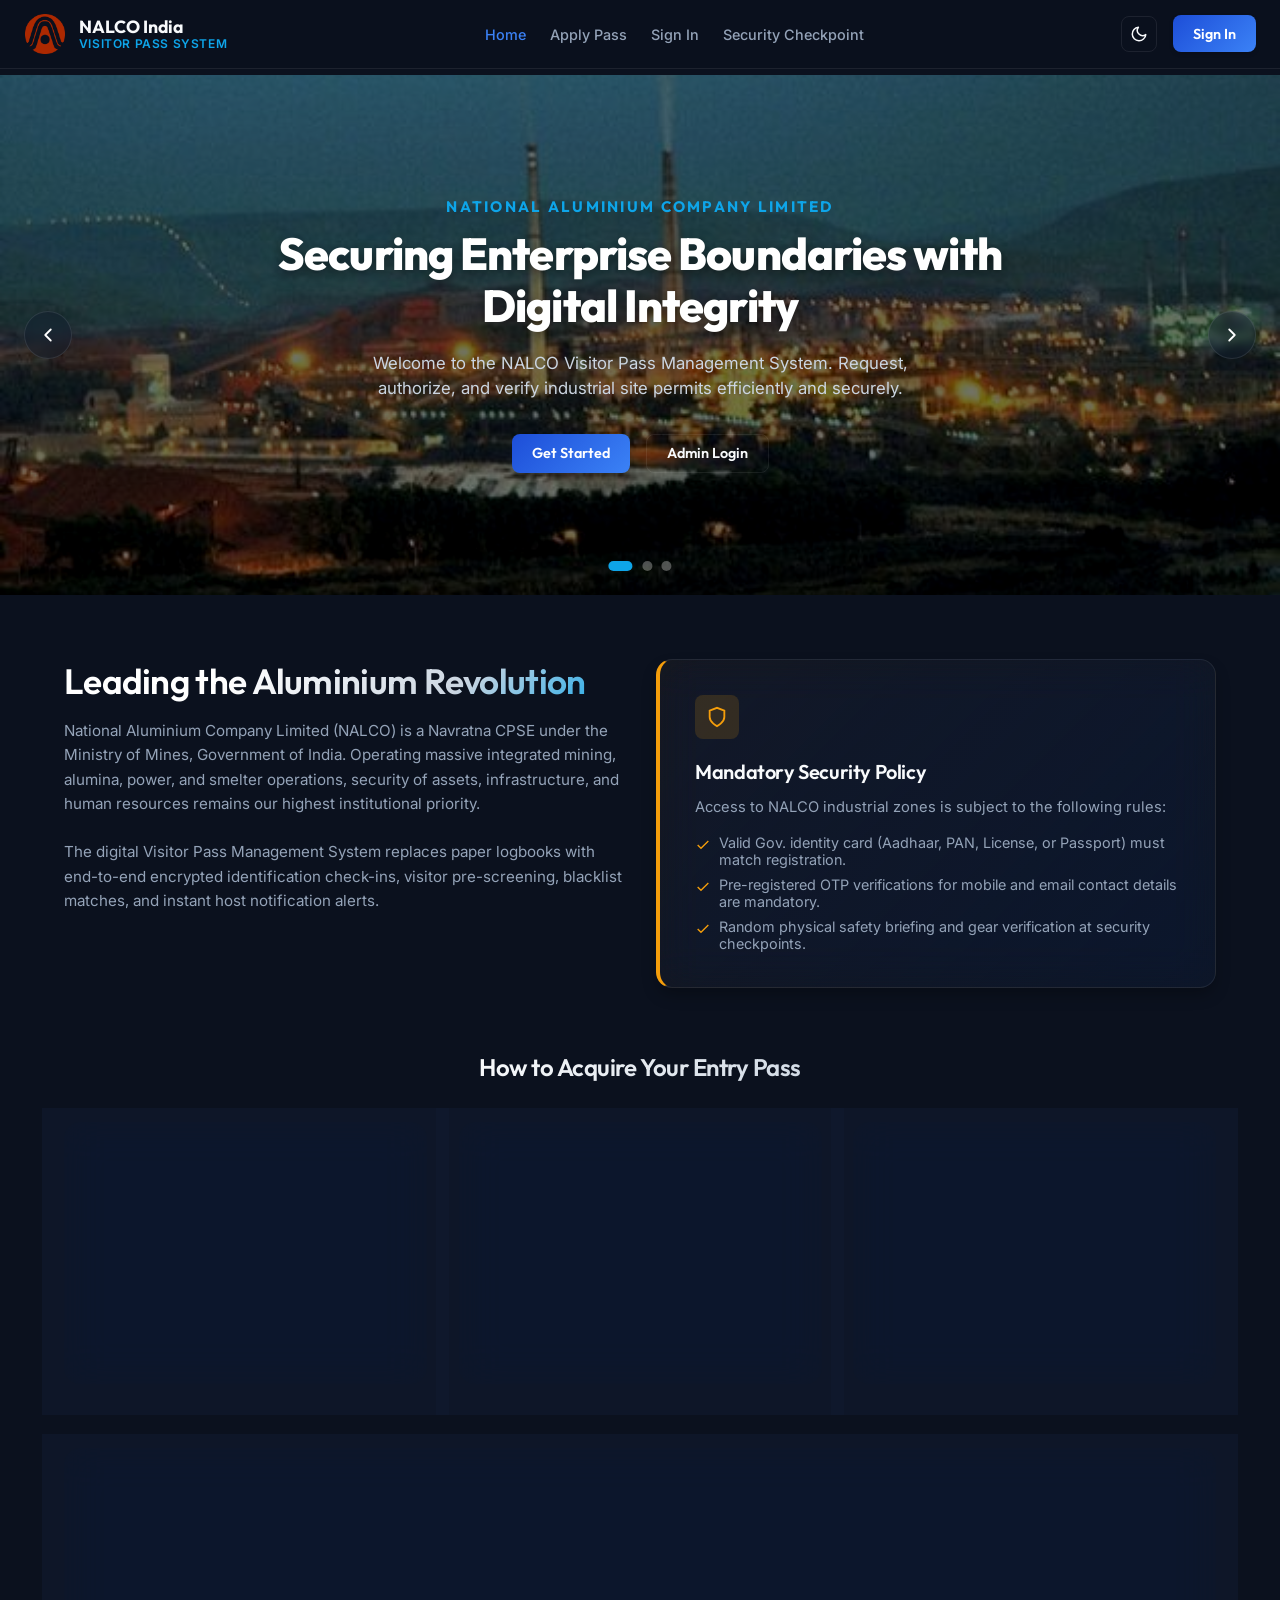
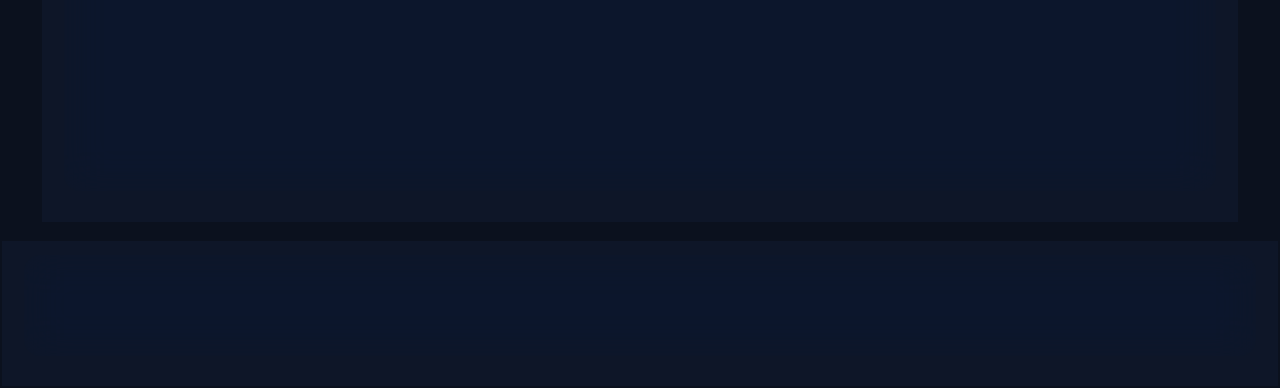
==== index.html @ 4c7888bd "Add files via upload" ====
<!DOCTYPE html>
<html lang="en" data-theme="dark">
<head>
  <meta charset="utf-8">
  <meta name="viewport" content="width=device-width, initial-scale=1.0">
  <meta name="description" content="Secure Visitor Pass Management System for National Aluminium Company Limited (NALCO)">
  <title>NALCO | Visitor Pass Portal</title>
  
  <!-- Font Stylesheets -->
  <link rel="preconnect" href="https://fonts.googleapis.com">
  <link rel="preconnect" href="https://fonts.gstatic.com" crossorigin>
  
  <!-- Core Design System -->
  <link rel="stylesheet" href="css/style.css">
</head>
<body>

  <!-- Ambient Glow Nodes (Visual decoration) -->
  <div class="bg-glow-container" aria-hidden="true">
    <div class="bg-glow bg-glow-1"></div>
    <div class="bg-glow bg-glow-2"></div>
  </div>

  <!-- Toast Message Overlay -->
  <div id="toast-container" class="toast-container" aria-live="polite"></div>

  <!-- Sticky Main Navigation Bar -->
  <header class="main-header">
    <nav class="nav-container" aria-label="Main Navigation">
      <a href="#" class="brand" id="nav-brand-link">
        <div class="brand-logo">
          <img src="images/logo.png" alt="NALCO Logo" style="height: 40px; width: 40px; border-radius: 4px;">
        </div>
        <div class="brand-text">
          <span class="brand-name">NALCO India</span>
          <span class="brand-tagline">Visitor Pass System</span>
        </div>
      </a>

      <!-- Public Navigation Links -->
      <ul class="nav-links" id="main-nav-links">
        <li><a href="#" class="nav-link active" data-view="home">Home</a></li>
        <li><a href="#" class="nav-link" data-view="register" id="nav-link-register">Apply Pass</a></li>
        <li><a href="#" class="nav-link" data-view="login" id="nav-link-login">Sign In</a></li>
        <li><a href="#" class="nav-link" data-view="guard" id="nav-link-guard">Security Checkpoint</a></li>
      </ul>

      <!-- Theme and Auth Controls -->
      <div class="nav-actions">
        <!-- Light / Dark Mode Toggle -->
        <button class="btn-theme" id="theme-toggle-btn" aria-label="Toggle light/dark theme">
          <svg class="sun-icon hidden" viewBox="0 0 24 24" fill="none" stroke="currentColor" stroke-width="2" stroke-linecap="round" stroke-linejoin="round">
            <circle cx="12" cy="12" r="5"/><line x1="12" y1="1" x2="12" y2="3"/><line x1="12" y1="21" x2="12" y2="23"/><line x1="4.22" y1="4.22" x2="5.64" y2="5.64"/><line x1="18.36" y1="18.36" x2="19.78" y2="19.78"/><line x1="1" y1="12" x2="3" y2="12"/><line x1="21" y1="12" x2="23" y2="12"/><line x1="4.22" y1="19.78" x2="5.64" y2="18.36"/><line x1="18.36" y1="5.64" x2="19.78" y2="4.22"/>
          </svg>
          <svg class="moon-icon" viewBox="0 0 24 24" fill="none" stroke="currentColor" stroke-width="2" stroke-linecap="round" stroke-linejoin="round">
            <path d="M21 12.79A9 9 0 1 1 11.21 3 7 7 0 0 0 21 12.79z"/>
          </svg>
        </button>

        <div id="auth-buttons-container">
          <a href="#" class="btn-primary" data-view="login">Sign In</a>
        </div>
      </div>
    </nav>
  </header>

  <main>
    <!-- ==========================================================================
         VIEW 1: LANDING PAGE (HOME)
         ========================================================================== -->
    <section class="app-view" id="view-home">
      <!-- Full-Width Photo Carousel Banner -->
      <div class="hero-carousel">
        <div class="carousel-track" id="hero-carousel-track">
          <!-- Slide 1: Corporate Office -->
          <div class="carousel-slide active">
            <img class="carousel-img" src="images/slide1.jpg" alt="NALCO Smelter Plant Facility at Night">
            <div class="carousel-overlay">
              <div class="carousel-overlay-content">
                <p class="hero-subtitle">National Aluminium Company Limited</p>
                <h1 class="hero-title">Securing Enterprise Boundaries with Digital Integrity</h1>
                <p class="hero-description">Welcome to the NALCO Visitor Pass Management System. Request, authorize, and verify industrial site permits efficiently and securely.</p>
                <div class="hero-actions">
                  <button class="btn-primary btn-get-started" data-view="register">Get Started</button>
                  <button class="btn-secondary" data-view="login">Admin Login</button>
                </div>
              </div>
            </div>
          </div>
          <!-- Slide 2: Smelter Plant -->
          <div class="carousel-slide">
            <img class="carousel-img" src="images/slide2.jpg" alt="NALCO Mining Heavy Stacker Reclaimer Crane">
            <div class="carousel-overlay">
              <div class="carousel-overlay-content">
                <p class="hero-subtitle">Industrial Excellence</p>
                <h1 class="hero-title">High-Security Smelter Operations Clearance</h1>
                <p class="hero-description">Access to smelter areas requires mandatory security induction, verified government identification records, and host approval.</p>
                <div class="hero-actions">
                  <button class="btn-primary" data-view="register">Apply for Access</button>
                </div>
              </div>
            </div>
          </div>
          <!-- Slide 3: Control Room -->
          <div class="carousel-slide">
            <img class="carousel-img" src="images/slide3.jpg" alt="NALCO Alumina Refinery Plant Main Gate Entrance">
            <div class="carousel-overlay">
              <div class="carousel-overlay-content">
                <p class="hero-subtitle">Operational Safety</p>
                <h1 class="hero-title">Real-Time Verification & Traceability</h1>
                <p class="hero-description">Every visit record is linked to a cryptographic QR code, enabling security officers to track entry and exit logs instantly.</p>
                <div class="hero-actions">
                  <button class="btn-primary" data-view="register">Register Visit</button>
                </div>
              </div>
            </div>
          </div>
        </div>

        <!-- Carousel Navigation Controls -->
        <button class="carousel-control carousel-control-prev" id="carousel-prev-btn" aria-label="Previous slide">
          <svg viewBox="0 0 24 24" fill="none" stroke="currentColor" stroke-width="2" stroke-linecap="round" stroke-linejoin="round"><polyline points="15 18 9 12 15 6"/></svg>
        </button>
        <button class="carousel-control carousel-control-next" id="carousel-next-btn" aria-label="Next slide">
          <svg viewBox="0 0 24 24" fill="none" stroke="currentColor" stroke-width="2" stroke-linecap="round" stroke-linejoin="round"><polyline points="9 18 15 12 9 6"/></svg>
        </button>

        <!-- Carousel Indicator Dots -->
        <div class="carousel-indicators" id="carousel-dots-container">
          <button class="carousel-indicator active" data-slide="0" aria-label="Go to slide 1"></button>
          <button class="carousel-indicator" data-slide="1" aria-label="Go to slide 2"></button>
          <button class="carousel-indicator" data-slide="2" aria-label="Go to slide 3"></button>
        </div>
      </div>

      <!-- Information & Grid Content -->
      <div class="landing-content">
        <!-- About NALCO and Portal Goals -->
        <div class="section-grid section-grid-2">
          <div>
            <h2 class="gradient-text" style="font-size: 2.2rem; margin-bottom: 1rem;">Leading the Aluminium Revolution</h2>
            <p style="color: var(--color-text-secondary); line-height: 1.6; margin-bottom: 1.5rem; font-size: 0.95rem;">
              National Aluminium Company Limited (NALCO) is a Navratna CPSE under the Ministry of Mines, Government of India. Operating massive integrated mining, alumina, power, and smelter operations, security of assets, infrastructure, and human resources remains our highest institutional priority.
            </p>
            <p style="color: var(--color-text-secondary); line-height: 1.6; font-size: 0.95rem;">
              The digital Visitor Pass Management System replaces paper logbooks with end-to-end encrypted identification check-ins, visitor pre-screening, blacklist matches, and instant host notification alerts.
            </p>
          </div>
          
          <!-- Security Warnings Notices -->
          <div class="glass-card security-notice-card">
            <div class="card-icon">
              <svg viewBox="0 0 24 24" fill="none" stroke="currentColor" stroke-width="2"><path d="M12 22s8-4 8-10V5l-8-3-8 3v7c0 6 8 10 8 10z"/></svg>
            </div>
            <h3>Mandatory Security Policy</h3>
            <p>Access to NALCO industrial zones is subject to the following rules:</p>
            <ul class="list-styled">
              <li>
                <svg viewBox="0 0 24 24" fill="none" stroke="currentColor" stroke-width="2"><polyline points="20 6 9 17 4 12"/></svg>
                <span>Valid Gov. identity card (Aadhaar, PAN, License, or Passport) must match registration.</span>
              </li>
              <li>
                <svg viewBox="0 0 24 24" fill="none" stroke="currentColor" stroke-width="2"><polyline points="20 6 9 17 4 12"/></svg>
                <span>Pre-registered OTP verifications for mobile and email contact details are mandatory.</span>
              </li>
              <li>
                <svg viewBox="0 0 24 24" fill="none" stroke="currentColor" stroke-width="2"><polyline points="20 6 9 17 4 12"/></svg>
                <span>Random physical safety briefing and gear verification at security checkpoints.</span>
              </li>
            </ul>
          </div>
        </div>

        <!-- Portal Operations Steps -->
        <div>
          <h2 style="text-align: center; margin-bottom: 2.5rem;" class="gradient-text">How to Acquire Your Entry Pass</h2>
          <div class="section-grid section-grid-3">
            <div class="glass-card">
              <div class="card-icon"><span>1</span></div>
              <h3>1. Register Account</h3>
              <p>Create a secure account with your contact numbers, verify via live OTP, and upload your photo along with Government identity documentation.</p>
            </div>
            <div class="glass-card">
              <div class="card-icon"><span>2</span></div>
              <h3>2. Apply for Visit</h3>
              <p>Search host employees, select departments, define date/times, specify your purpose, and submit for security approval clearance.</p>
            </div>
            <div class="glass-card">
              <div class="card-icon"><span>3</span></div>
              <h3>3. Download QR Pass</h3>
              <p>Once approved, print or download your pass. Security guards will verify the QR code at NALCO check gates to activate entry.</p>
            </div>
          </div>
        </div>

        <!-- Contact details section -->
        <div class="glass-card contact-section">
          <div>
            <h3 style="font-size: 1.5rem; margin-bottom: 0.5rem;">Corporate Operations & Security Head</h3>
            <p>For urgent gate issues, blacklist appeals, or administrative clearances, reach out to security control center.</p>
            <div class="contact-info-list">
              <div class="contact-info-item">
                <svg viewBox="0 0 24 24" fill="none" stroke="currentColor" stroke-width="2"><path d="M21 10c0 7-9 13-9 13s-9-6-9-13a9 9 0 0 1 18 0z"/><circle cx="12" cy="10" r="3"/></svg>
                <div class="contact-info-text">
                  <h4>Alumina Refinery Address</h4>
                  <p>NALCO, Damanjodi, Koraput, Odisha - 763008, India</p>
                </div>
              </div>
              <div class="contact-info-item">
                <svg viewBox="0 0 24 24" fill="none" stroke="currentColor" stroke-width="2"><path d="M22 16.92v3a2 2 0 0 1-2.18 2 19.79 19.79 0 0 1-8.63-3.07 19.5 19.5 0 0 1-6-6 19.79 19.79 0 0 1-3.07-8.67A2 2 0 0 1 4.11 2h3a2 2 0 0 1 2 1.72 12.84 12.84 0 0 0 .7 2.81 2 2 0 0 1-.45 2.11L8.09 9.91a16 16 0 0 0 6 6l1.27-1.27a2 2 0 0 1 2.11-.45 12.84 12.84 0 0 0 2.81.7A2 2 0 0 1 22 9.72v3z"/></svg>
                <div class="contact-info-text">
                  <h4>Security Desk Helpline</h4>
                  <p>+91 (06853) 254220 / 254221</p>
                </div>
              </div>
              <div class="contact-info-item">
                <svg viewBox="0 0 24 24" fill="none" stroke="currentColor" stroke-width="2"><path d="M4 4h16c1.1 0 2 .9 2 2v12c0 1.1-.9 2-2 2H4c-1.1 0-2-.9-2-2V6c0-1.1.9-2 2-2z"/><polyline points="22,6 12,13 2,6"/></svg>
                <div class="contact-info-text">
                  <h4>Operations Email</h4>
                  <p>security.control@nalcoindia.co.in</p>
                </div>
              </div>
            </div>
          </div>
          <a href="https://maps.google.com/?q=NALCO+Alumina+Refinery+Damanjodi+Koraput+Odisha" target="_blank" rel="noopener noreferrer" class="contact-visual-box" title="Open in Google Maps">
            <svg width="60" height="60" viewBox="0 0 24 24" fill="none" stroke="currentColor" stroke-width="1.5" style="color: var(--color-primary-light); transition: transform 0.3s ease;">
              <path d="M20 10c0 6-8 12-8 12s-8-6-8-12a8 8 0 0 1 16 0z"/>
              <circle cx="12" cy="10" r="3"/>
            </svg>
            <div style="position: absolute; bottom: 1rem; font-size: 0.75rem; color: var(--color-text-muted);">Alumina Refinery Plant - Damanjodi</div>
          </a>
        </div>
      </div>

      <!-- Footer branding -->
      <footer class="glass-card" style="margin: 0 1.5rem 2rem 1.5rem; text-align: center; padding: 1.5rem; font-size: 0.8rem; color: var(--color-text-muted);">
        <p>&copy; 2026 National Aluminium Company Limited (NALCO). Security Gate Operations. All rights reserved.</p>
        <p style="margin-top: 0.4rem; color: var(--color-primary-light);">Designed with enterprise compliance guidelines.</p>
      </footer>
    </section>

    <!-- ==========================================================================
         VIEW 2: VISITOR REGISTRATION VIEW
         ========================================================================== -->
    <section class="app-view hidden" id="view-register">
      <div class="auth-view">
        <div class="auth-container">
          <div class="glass-card">
            <div class="auth-logo-header">
              <svg width="48" height="48" viewBox="0 0 24 24" fill="none" stroke="currentColor" stroke-width="2" style="color: var(--color-primary-light);">
                <path d="M16 21v-2a4 4 0 0 0-4-4H5a4 4 0 0 0-4 4v2"/><circle cx="8.5" cy="7" r="4"/>
                <line x1="20" y1="8" x2="20" y2="14"/><line x1="23" y1="11" x2="17" y2="11"/>
              </svg>
              <h2>Visitor Registration</h2>
              <p>Create a verified security profile to request passes</p>
            </div>

            <!-- Registration Step 1: Base Registration Profile -->
            <form id="reg-form" novalidate>
              
              <!-- Personal Details -->
              <div class="form-group">
                <label for="reg-name">Full Name</label>
                <div class="input-wrapper">
                  <svg class="input-icon-left" viewBox="0 0 24 24" fill="none" stroke="currentColor" stroke-width="2"><path d="M20 21v-2a4 4 0 0 0-4-4H8a4 4 0 0 0-4 4v2"/><circle cx="12" cy="7" r="4"/></svg>
                  <input type="text" id="reg-name" class="form-control" autocomplete="name" placeholder="e.g. Ayush Mohanty" required>
                </div>
                <span class="error-msg" id="reg-name-error"></span>
              </div>

              <div class="form-row form-row-2">
                <div class="form-group">
                  <label for="reg-email">Email Address</label>
                  <div class="input-wrapper">
                    <svg class="input-icon-left" viewBox="0 0 24 24" fill="none" stroke="currentColor" stroke-width="2"><path d="M4 4h16c1.1 0 2 .9 2 2v12c0 1.1-.9 2-2 2H4c-1.1 0-2-.9-2-2V6c0-1.1.9-2 2-2z"/><polyline points="22,6 12,13 2,6"/></svg>
                    <input type="email" id="reg-email" class="form-control" autocomplete="email" placeholder="e.g. name@domain.com" required>
                  </div>
                  <span class="error-msg" id="reg-email-error"></span>
                </div>

                <div class="form-group">
                  <label for="reg-phone">Mobile Number</label>
                  <div class="input-wrapper">
                    <svg class="input-icon-left" viewBox="0 0 24 24" fill="none" stroke="currentColor" stroke-width="2"><path d="M22 16.92v3a2 2 0 0 1-2.18 2 19.79 19.79 0 0 1-8.63-3.07 19.5 19.5 0 0 1-6-6 19.79 19.79 0 0 1-3.07-8.67A2 2 0 0 1 4.11 2h3a2 2 0 0 1 2 1.72 12.84 12.84 0 0 0 .7 2.81 2 2 0 0 1-.45 2.11L8.09 9.91a16 16 0 0 0 6 6l1.27-1.27a2 2 0 0 1 2.11-.45 12.84 12.84 0 0 0 2.81.7A2 2 0 0 1 22 9.72v3z"/></svg>
                    <input type="tel" id="reg-phone" class="form-control" autocomplete="tel" placeholder="e.g. 9876543210" required>
                  </div>
                  <span class="error-msg" id="reg-phone-error"></span>
                </div>
              </div>

              <!-- Contact Verification OTP Simulation Box -->
              <div class="form-group hidden" id="otp-verify-section">
                <label for="reg-otp-input" style="color: var(--color-primary-light);">Verify OTP Code</label>
                <div style="display: flex; gap: 0.5rem;">
                  <div class="input-wrapper" style="flex-grow: 1;">
                    <svg class="input-icon-left" viewBox="0 0 24 24" fill="none" stroke="currentColor" stroke-width="2"><rect x="3" y="11" width="18" height="11" rx="2" ry="2"/><path d="M7 11V7a5 5 0 0 1 10 0v4"/></svg>
                    <input type="text" id="reg-otp-input" class="form-control" placeholder="Enter 6-Digit OTP code" maxlength="6" inputmode="numeric">
                  </div>
                  <button type="button" class="btn-primary" id="btn-verify-reg-otp">Verify</button>
                </div>
                <div class="pw-strength-text" style="margin-top: 0.3rem;">Simulated OTP shown in the alert prompt/logs.</div>
                <span class="error-msg" id="reg-otp-error"></span>
              </div>

              <!-- Government Identity -->
              <div class="form-row form-row-2">
                <div class="form-group">
                  <label for="reg-id-type">Govt ID Type</label>
                  <div class="input-wrapper">
                    <svg class="input-icon-left" viewBox="0 0 24 24" fill="none" stroke="currentColor" stroke-width="2"><rect x="3" y="4" width="18" height="16" rx="2"/><line x1="7" y1="8" x2="17" y2="8"/><line x1="7" y1="12" x2="17" y2="12"/><line x1="7" y1="16" x2="13" y2="16"/></svg>
                    <select id="reg-id-type" class="form-control" required style="padding-left: 2.5rem;">
                      <option value="Aadhaar">Aadhaar</option>
                      <option value="PAN">PAN</option>
                      <option value="Passport">Passport</option>
                      <option value="Driving License">Driving License</option>
                    </select>
                  </div>
                </div>

                <div class="form-group">
                  <label for="reg-id-number">Govt ID Number</label>
                  <div class="input-wrapper">
                    <svg class="input-icon-left" viewBox="0 0 24 24" fill="none" stroke="currentColor" stroke-width="2"><path d="M12 22s8-4 8-10V5l-8-3-8 3v7c0 6 8 10 8 10z"/></svg>
                    <input type="text" id="reg-id-number" class="form-control" placeholder="ID Card Number" required>
                  </div>
                  <span class="error-msg" id="reg-id-number-error"></span>
                </div>
              </div>

              <!-- Company & Emergency Contact -->
              <div class="form-row form-row-2">
                <div class="form-group">
                  <label for="reg-company">Company/Organization</label>
                  <div class="input-wrapper">
                    <svg class="input-icon-left" viewBox="0 0 24 24" fill="none" stroke="currentColor" stroke-width="2"><path d="M22 21H2V3h20v18z"/><path d="M9 21V9h6v12"/></svg>
                    <input type="text" id="reg-company" class="form-control" placeholder="Company Name">
                  </div>
                </div>

                <div class="form-group">
                  <label for="reg-emergency">Emergency Contact Name & Phone</label>
                  <div class="input-wrapper">
                    <svg class="input-icon-left" viewBox="0 0 24 24" fill="none" stroke="currentColor" stroke-width="2"><path d="M10.29 3.86L1.82 18a2 2 0 0 0 1.71 3h16.94a2 2 0 0 0 1.71-3L13.71 3.86a2 2 0 0 0-3.42 0z"/><line x1="12" y1="9" x2="12" y2="13"/><line x1="12" y1="17" x2="12.01" y2="17"/></svg>
                    <input type="text" id="reg-emergency" class="form-control" placeholder="Name - Phone" required>
                  </div>
                  <span class="error-msg" id="reg-emergency-error"></span>
                </div>
              </div>

              <!-- Permanent Address -->
              <div class="form-group">
                <label for="reg-address">Permanent Address</label>
                <div class="input-wrapper">
                  <svg class="input-icon-left" viewBox="0 0 24 24" fill="none" stroke="currentColor" stroke-width="2"><path d="M21 10c0 7-9 13-9 13s-9-6-9-13a9 9 0 0 1 18 0z"/><circle cx="12" cy="10" r="3"/></svg>
                  <input type="text" id="reg-address" class="form-control" placeholder="Full residential address" required>
                </div>
                <span class="error-msg" id="reg-address-error"></span>
              </div>

              <!-- Vehicle Number & Photo and ID Document upload -->
              <div class="form-row form-row-2">
                <div class="form-group">
                  <label for="reg-vehicle">Vehicle Number (Optional)</label>
                  <div class="input-wrapper">
                    <svg class="input-icon-left" viewBox="0 0 24 24" fill="none" stroke="currentColor" stroke-width="2"><rect x="1" y="3" width="22" height="13" rx="2"/><path d="M4 21v-5"/><path d="M20 21v-5"/></svg>
                    <input type="text" id="reg-vehicle" class="form-control" placeholder="e.g. OD-02-AB-1234">
                  </div>
                </div>

                <div class="form-group">
                  <label>Visitor Photograph</label>
                  <div class="file-upload-wrapper" id="photo-upload-container">
                    <input type="file" class="file-upload-input" id="reg-photo-file" accept="image/*">
                    <div class="file-upload-label" id="photo-upload-label">
                      <svg viewBox="0 0 24 24" fill="none" stroke="currentColor" stroke-width="2"><path d="M23 19a2 2 0 0 1-2 2H3a2 2 0 0 1-2-2V8a2 2 0 0 1 2-2h4l2-3h6l2 3h4a2 2 0 0 1 2 2z"/><circle cx="12" cy="13" r="4"/></svg>
                      <span>Upload Photo</span>
                    </div>
                    <img class="file-upload-preview hidden" id="photo-preview" alt="Photograph Preview">
                  </div>
                  <input type="hidden" id="reg-photo-base64">
                </div>
              </div>

              <div class="form-group">
                <label>Government ID Document Copy</label>
                <div class="file-upload-wrapper" id="id-upload-container">
                  <input type="file" class="file-upload-input" id="reg-id-file" accept="image/*,application/pdf">
                  <div class="file-upload-label" id="id-upload-label">
                    <svg viewBox="0 0 24 24" fill="none" stroke="currentColor" stroke-width="2"><path d="M14 2H6a2 2 0 0 0-2 2v16a2 2 0 0 0 2 2h12a2 2 0 0 0 2-2V8z"/><polyline points="14 2 14 8 20 8"/></svg>
                    <span>Upload ID Card Copy</span>
                  </div>
                  <img class="file-upload-preview hidden" id="id-preview" alt="ID Document Preview">
                </div>
                <input type="hidden" id="reg-id-base64">
              </div>

              <!-- Passwords block -->
              <div class="form-row form-row-2">
                <div class="form-group">
                  <label for="reg-pass">Create Password</label>
                  <div class="input-wrapper">
                    <svg class="input-icon-left" viewBox="0 0 24 24" fill="none" stroke="currentColor" stroke-width="2"><rect x="3" y="11" width="18" height="11" rx="2" ry="2"/><path d="M7 11V7a5 5 0 0 1 10 0v4"/></svg>
                    <input type="password" id="reg-pass" class="form-control" autocomplete="new-password" placeholder="At least 8 chars" required>
                    <button type="button" class="btn-toggle-pass" aria-label="Show password" aria-pressed="false">
                      <svg viewBox="0 0 24 24" fill="none" stroke="currentColor" stroke-width="2"><path d="M1 12s4-8 11-8 11 8 11 8-4 8-11 8-11-8-11-8z"/><circle cx="12" cy="12" r="3"/></svg>
                    </button>
                  </div>
                  <!-- Password Strength Meter -->
                  <div class="pw-strength-container">
                    <div class="pw-strength-bar"><div class="pw-strength-indicator" id="reg-pw-strength-indicator"></div></div>
                    <span class="pw-strength-text" id="reg-pw-strength-text">Strength: Weak</span>
                  </div>
                  <span class="error-msg" id="reg-pass-error"></span>
                </div>

                <div class="form-group">
                  <label for="reg-pass-confirm">Confirm Password</label>
                  <div class="input-wrapper">
                    <svg class="input-icon-left" viewBox="0 0 24 24" fill="none" stroke="currentColor" stroke-width="2"><rect x="3" y="11" width="18" height="11" rx="2" ry="2"/><path d="M7 11V7a5 5 0 0 1 10 0v4"/></svg>
                    <input type="password" id="reg-pass-confirm" class="form-control" placeholder="Repeat password" required>
                  </div>
                  <span class="error-msg" id="reg-pass-confirm-error"></span>
                </div>
              </div>

              <!-- Submit Buttons -->
              <div class="form-actions">
                <button type="button" class="btn-primary btn-auth-submit" id="btn-request-reg-otp">
                  <span>Send OTP for Verification</span>
                </button>
                <button type="submit" class="btn-primary btn-auth-submit hidden" id="btn-final-register">
                  <span>Complete Registration</span>
                </button>
              </div>
            </form>
            
            <p class="auth-switch-prompt">Already have an account? <a href="#" data-view="login">Sign In</a></p>
          </div>
        </div>
      </div>
    </section>

    <!-- ==========================================================================
         VIEW 3: SECURE LOGIN SYSTEM
         ========================================================================== -->
    <section class="app-view hidden" id="view-login">
      <div class="auth-view">
        <div class="auth-container">
          <div class="glass-card">
            
            <!-- Auth Header -->
            <div class="auth-logo-header">
              <svg width="48" height="48" viewBox="0 0 24 24" fill="none" stroke="currentColor" stroke-width="2" style="color: var(--color-primary-light);">
                <rect x="3" y="11" width="18" height="11" rx="2" ry="2"/><path d="M7 11V7a5 5 0 0 1 10 0v4"/>
              </svg>
              <h2>Portal Sign In</h2>
              <p>Access your NALCO passes or operations dashboards</p>
            </div>

            <!-- Login selection tab -->
            <div style="display: flex; gap: 0.5rem; margin-bottom: 1.5rem;">
              <button class="btn-primary" id="login-tab-password" style="flex-grow: 1; font-size: 0.8rem; padding: 0.5rem;">Password Entry</button>
              <button class="btn-secondary" id="login-tab-otp" style="flex-grow: 1; font-size: 0.8rem; padding: 0.5rem;">OTP Sign In</button>
            </div>

            <!-- Password Form -->
            <form id="login-cred-form" novalidate>
              <div class="form-group">
                <label for="login-username">Email or Mobile Number</label>
                <div class="input-wrapper">
                  <svg class="input-icon-left" viewBox="0 0 24 24" fill="none" stroke="currentColor" stroke-width="2"><path d="M20 21v-2a4 4 0 0 0-4-4H8a4 4 0 0 0-4 4v2"/><circle cx="12" cy="7" r="4"/></svg>
                  <input type="text" id="login-username" class="form-control" autocomplete="username" placeholder="e.g. name@domain.com / 9876543210" required>
                </div>
                <span class="error-msg" id="login-username-error"></span>
              </div>

              <!-- Password Input with Virtual Keyboard -->
              <div class="form-group" id="login-password-group">
                <label for="login-password">Password</label>
                <div class="input-wrapper">
                  <svg class="input-icon-left" viewBox="0 0 24 24" fill="none" stroke="currentColor" stroke-width="2"><rect x="3" y="11" width="18" height="11" rx="2" ry="2"/><path d="M7 11V7a5 5 0 0 1 10 0v4"/></svg>
                  <input type="password" id="login-password" class="form-control" autocomplete="current-password" placeholder="••••••••" required>
                  <button type="button" class="btn-toggle-pass" aria-label="Show password" aria-pressed="false">
                    <svg viewBox="0 0 24 24" fill="none" stroke="currentColor" stroke-width="2"><path d="M1 12s4-8 11-8 11 8 11 8-4 8-11 8-11-8-11-8z"/><circle cx="12" cy="12" r="3"/></svg>
                  </button>
                </div>
                <span class="error-msg" id="login-password-error"></span>
                
                <!-- Toggle for virtual keyboard -->
                <div style="display: flex; justify-content: flex-end; margin-top: 0.25rem;">
                  <button type="button" id="toggle-keyboard-btn" style="background:none; border:none; color:var(--color-primary-light); font-size:0.78rem; font-weight:600; cursor:pointer;">
                    [Show Secure Virtual Keyboard]
                  </button>
                </div>

                <!-- Floating Secure Keyboard Container -->
                <div class="virtual-keyboard hidden" id="login-virtual-keyboard">
                  <div class="keyboard-row">
                    <button type="button" class="key-btn">1</button>
                    <button type="button" class="key-btn">2</button>
                    <button type="button" class="key-btn">3</button>
                    <button type="button" class="key-btn">4</button>
                    <button type="button" class="key-btn">5</button>
                    <button type="button" class="key-btn">6</button>
                    <button type="button" class="key-btn">7</button>
                    <button type="button" class="key-btn">8</button>
                    <button type="button" class="key-btn">9</button>
                    <button type="button" class="key-btn">0</button>
                  </div>
                  <div class="keyboard-row">
                    <button type="button" class="key-btn">q</button>
                    <button type="button" class="key-btn">w</button>
                    <button type="button" class="key-btn">e</button>
                    <button type="button" class="key-btn">r</button>
                    <button type="button" class="key-btn">t</button>
                    <button type="button" class="key-btn">y</button>
                    <button type="button" class="key-btn">u</button>
                    <button type="button" class="key-btn">i</button>
                    <button type="button" class="key-btn">o</button>
                    <button type="button" class="key-btn">p</button>
                  </div>
                  <div class="keyboard-row">
                    <button type="button" class="key-btn">a</button>
                    <button type="button" class="key-btn">s</button>
                    <button type="button" class="key-btn">d</button>
                    <button type="button" class="key-btn">f</button>
                    <button type="button" class="key-btn">g</button>
                    <button type="button" class="key-btn">h</button>
                    <button type="button" class="key-btn">j</button>
                    <button type="button" class="key-btn">k</button>
                    <button type="button" class="key-btn">l</button>
                  </div>
                  <div class="keyboard-row">
                    <button type="button" class="key-btn key-btn-wide" id="kb-caps">Caps</button>
                    <button type="button" class="key-btn">z</button>
                    <button type="button" class="key-btn">x</button>
                    <button type="button" class="key-btn">c</button>
                    <button type="button" class="key-btn">v</button>
                    <button type="button" class="key-btn">b</button>
                    <button type="button" class="key-btn">n</button>
                    <button type="button" class="key-btn">m</button>
                    <button type="button" class="key-btn key-btn-wide" id="kb-back">Back</button>
                  </div>
                  <div class="keyboard-row">
                    <button type="button" class="key-btn key-btn-wide" id="kb-shift">Symbols</button>
                    <button type="button" class="key-btn key-btn-space" id="kb-space">Space</button>
                    <button type="button" class="key-btn key-btn-wide" id="kb-clear">Clear</button>
                  </div>
                </div>
              </div>

              <!-- OTP Inputs (Shared with OTP login) -->
              <div class="form-group hidden" id="login-otp-group">
                <label for="login-otp">One-Time Password (OTP)</label>
                <div style="display: flex; gap: 0.5rem;">
                  <div class="input-wrapper" style="flex-grow: 1;">
                    <svg class="input-icon-left" viewBox="0 0 24 24" fill="none" stroke="currentColor" stroke-width="2"><rect x="3" y="11" width="18" height="11" rx="2" ry="2"/><path d="M7 11V7a5 5 0 0 1 10 0v4"/></svg>
                    <input type="text" id="login-otp" class="form-control" placeholder="6-digit code" maxlength="6" inputmode="numeric">
                  </div>
                  <button type="button" class="btn-secondary" id="btn-login-send-otp">Request OTP</button>
                </div>
                <span class="error-msg" id="login-otp-error"></span>
              </div>

              <!-- reCAPTCHA Mock Container -->
              <div class="captcha-container" id="login-captcha-section">
                <div class="checkbox-label">
                  <input type="checkbox" id="recaptcha-checkbox" required>
                  <label for="recaptcha-checkbox" style="text-transform: none; font-size: 0.82rem; margin: 0; cursor: pointer;">I am not a robot</label>
                </div>
                <div style="margin-left: auto; display: flex; align-items: center; gap: 0.4rem;">
                  <!-- Mock Google Shield style icon -->
                  <svg width="24" height="24" viewBox="0 0 24 24" fill="none" stroke="#64748b" stroke-width="2">
                    <path d="M12 22s8-4 8-10V5l-8-3-8 3v7c0 6 8 10 8 10z"/>
                  </svg>
                  <div style="font-size: 0.65rem; color: var(--color-text-muted); line-height: 1.1;">reCAPTCHA<br>Privacy - Terms</div>
                </div>
              </div>

              <!-- Options -->
              <div class="form-options-row">
                <div class="checkbox-label">
                  <input type="checkbox" id="login-remember">
                  <label for="login-remember" style="text-transform: none; margin:0; font-size: 0.85rem;">Remember Me</label>
                </div>
                <a href="#" class="link-forgot" id="link-forgot-pass">Forgot Password?</a>
              </div>

              <div class="form-actions">
                <button type="submit" class="btn-primary btn-auth-submit" id="btn-login-submit">
                  <span>Sign In</span>
                </button>
              </div>
            </form>

            <!-- Reset password panel (Initially Hidden) -->
            <form id="reset-password-form" class="hidden" novalidate>
              <div style="margin-bottom: 1.5rem;">
                <button type="button" class="btn-secondary" id="btn-back-to-login" style="font-size:0.75rem; padding: 0.3rem 0.6rem;">&larr; Back to Login</button>
              </div>
              
              <div class="form-group">
                <label for="reset-email">Email or Mobile Number</label>
                <div class="input-wrapper">
                  <svg class="input-icon-left" viewBox="0 0 24 24" fill="none" stroke="currentColor" stroke-width="2"><path d="M4 4h16c1.1 0 2 .9 2 2v12c0 1.1-.9 2-2 2H4c-1.1 0-2-.9-2-2V6c0-1.1.9-2 2-2z"/></svg>
                  <input type="text" id="reset-email" class="form-control" placeholder="Registered contact detail" required>
                </div>
                <span class="error-msg" id="reset-email-error"></span>
              </div>

              <div class="form-group hidden" id="reset-otp-group">
                <label for="reset-otp">OTP Verification</label>
                <div style="display: flex; gap: 0.5rem;">
                  <div class="input-wrapper" style="flex-grow: 1;">
                    <input type="text" id="reset-otp" class="form-control" placeholder="6-digit code" maxlength="6" inputmode="numeric">
                  </div>
                  <button type="button" class="btn-secondary" id="btn-reset-send-otp">Send OTP</button>
                </div>
                <span class="error-msg" id="reset-otp-error"></span>
              </div>

              <div class="form-group hidden" id="reset-newpass-group">
                <label for="reset-newpass">Create New Password</label>
                <div class="input-wrapper">
                  <input type="password" id="reset-newpass" class="form-control" placeholder="Enter strong password">
                </div>
                <span class="error-msg" id="reset-newpass-error"></span>
              </div>

              <div class="form-actions">
                <button type="button" class="btn-primary btn-auth-submit" id="btn-reset-submit-step1">Send OTP</button>
                <button type="submit" class="btn-primary btn-auth-submit hidden" id="btn-reset-submit-final">Reset Password</button>
              </div>
            </form>

            <p class="auth-switch-prompt">Don't have an account? <a href="#" data-view="register">Apply Pass</a></p>
          </div>
        </div>
      </div>
    </section>

    <!-- ==========================================================================
         VIEW 4: VISITOR DASHBOARD
         ========================================================================== -->
    <section class="app-view hidden" id="view-visitor-dashboard">
      <div class="dashboard-container">
        
        <!-- Left Sidebar: Profile card & Menu -->
        <aside class="dashboard-sidebar-profile">
          <div class="glass-card profile-summary-card">
            <div class="profile-avatar-wrapper">
              <img class="profile-avatar-img" id="visitor-avatar" src="https://images.unsplash.com/photo-1535713875002-d1d0cf377fde?q=80&w=200&auto=format&fit=crop" alt="Profile Photograph">
            </div>
            <h3 class="profile-name" id="visitor-profile-name">Loading...</h3>
            <span class="profile-role-badge">Visitor account</span>
            
            <div class="profile-details-list">
              <div class="profile-detail-item">
                <span class="profile-detail-label">Email:</span>
                <span class="profile-detail-value" id="visitor-profile-email">---</span>
              </div>
              <div class="profile-detail-item">
                <span class="profile-detail-label">Mobile:</span>
                <span class="profile-detail-value" id="visitor-profile-mobile">---</span>
              </div>
              <div class="profile-detail-item">
                <span class="profile-detail-label">Gov ID:</span>
                <span class="profile-detail-value" id="visitor-profile-id">---</span>
              </div>
            </div>
          </div>

          <!-- Navigation inside Dashboard -->
          <div class="glass-card" style="padding: 1rem;">
            <ul class="sidebar-nav-list">
              <li class="sidebar-nav-item active" data-dashview="active-pass">
                <button>
                  <svg viewBox="0 0 24 24" fill="none" stroke="currentColor" stroke-width="2"><path d="M14 2H6a2 2 0 0 0-2 2v16a2 2 0 0 0 2 2h12a2 2 0 0 0 2-2V8z"/><polyline points="14 2 14 8 20 8"/></svg>
                  <span>Active Pass / QR</span>
                </button>
              </li>
              <li class="sidebar-nav-item" data-dashview="apply-pass">
                <button>
                  <svg viewBox="0 0 24 24" fill="none" stroke="currentColor" stroke-width="2"><circle cx="12" cy="12" r="10"/><line x1="12" y1="8" x2="12" y2="16"/><line x1="8" y1="12" x2="16" y2="12"/></svg>
                  <span>Request Pass</span>
                </button>
              </li>
              <li class="sidebar-nav-item" data-dashview="visit-history">
                <button>
                  <svg viewBox="0 0 24 24" fill="none" stroke="currentColor" stroke-width="2"><path d="M12 8v4l3 3"/><circle cx="12" cy="12" r="10"/></svg>
                  <span>Pass History</span>
                </button>
              </li>
              <li class="sidebar-nav-item" data-dashview="edit-profile">
                <button>
                  <svg viewBox="0 0 24 24" fill="none" stroke="currentColor" stroke-width="2"><path d="M11 4H4a2 2 0 0 0-2 2v14a2 2 0 0 0 2 2h14a2 2 0 0 0 2-2v-7"/><path d="M18.5 2.5a2.121 2.121 0 1 1 3 3L12 15l-4 1 1-4 9.5-9.5z"/></svg>
                  <span>Edit Profile</span>
                </button>
              </li>
              <li class="sidebar-nav-item" id="btn-visitor-logout">
                <button style="color: var(--color-error);">
                  <svg viewBox="0 0 24 24" fill="none" stroke="currentColor" stroke-width="2"><path d="M9 21H5a2 2 0 0 1-2-2V5a2 2 0 0 1 2-2h4"/><polyline points="16 17 21 12 16 7"/><line x1="21" y1="12" x2="9" y2="12"/></svg>
                  <span>Logout</span>
                </button>
              </li>
            </ul>
          </div>
        </aside>

        <!-- Right Main Dashboard view switcher -->
        <div class="dashboard-main-content">
          
          <!-- SUBVIEW 1: ACTIVE PASS / PRINT QR PASS -->
          <div class="dash-view-panel" id="dash-view-active-pass">
            <div class="view-section-header">
              <h2>Active / Upcoming Pass</h2>
              <div id="active-pass-header-actions" class="hidden">
                <button class="btn-primary" id="btn-print-pass-card" style="font-size:0.8rem; padding:0.4rem 0.8rem;">
                  <svg width="14" height="14" viewBox="0 0 24 24" fill="none" stroke="currentColor" stroke-width="2"><polyline points="6 9 6 2 18 2 18 9"/><path d="M6 18H4a2 2 0 0 1-2-2v-5a2 2 0 0 1 2-2h16a2 2 0 0 1 2 2v5a2 2 0 0 1-2 2h-2"/><rect x="6" y="14" width="12" height="8"/></svg>
                  <span>Print Pass</span>
                </button>
                <button class="btn-secondary" id="btn-pdf-pass-card" style="font-size:0.8rem; padding:0.4rem 0.8rem;">
                  <span>Download PDF</span>
                </button>
              </div>
            </div>

            <!-- Pass status detail layout -->
            <div id="no-active-pass-prompt" class="glass-card" style="text-align: center; padding: 3rem;">
              <svg width="48" height="48" viewBox="0 0 24 24" fill="none" stroke="currentColor" stroke-width="1.5" style="color: var(--color-text-muted); margin-bottom: 1rem;"><circle cx="12" cy="12" r="10"/><line x1="12" y1="8" x2="12" y2="12"/><line x1="12" y1="16" x2="12.01" y2="16"/></svg>
              <h3>No Active Visit Permits</h3>
              <p style="margin-bottom: 1.5rem;">You do not currently have any pending or active visitor passes scheduled.</p>
              <button class="btn-primary" id="btn-go-request-pass">Request Visitor Pass</button>
            </div>

            <div class="pass-detail-grid hidden" id="active-pass-detail-box">
              
              <!-- Printable pass component area -->
              <div id="print-area">
                <div class="visitor-pass-card" id="visitor-pass-container">
                  <div class="pass-header">
                    <div class="pass-brand">
                      <div class="pass-brand-logo">
                        <img src="images/logo.png" alt="NALCO Logo" style="height: 38px; width: 38px; border-radius: 4px;">
                      </div>
                      <div class="pass-brand-name">
                        <h3>NALCO India</h3>
                        <p>Visitor Entry Permit</p>
                      </div>
                    </div>
                    <span class="pass-id-tag" id="pass-tag-id">NALCO-2026-10001</span>
                  </div>

                  <div class="pass-body">
                    <!-- Photo -->
                    <div class="pass-photo-box">
                      <img class="pass-photo" id="pass-avatar" src="https://images.unsplash.com/photo-1535713875002-d1d0cf377fde?q=80&w=200&auto=format&fit=crop" alt="Visitor Photograph">
                    </div>
                    
                    <!-- Details Table -->
                    <div>
                      <table class="pass-details-table">
                        <tr>
                          <td class="label">Visitor Name</td>
                          <td class="value" id="pass-val-name">Loading...</td>
                        </tr>
                        <tr>
                          <td class="label">Host Employee</td>
                          <td class="value" id="pass-val-host">---</td>
                        </tr>
                        <tr>
                          <td class="label">Department</td>
                          <td class="value" id="pass-val-dept">---</td>
                        </tr>
                        <tr>
                          <td class="label">Visit Date</td>
                          <td class="value" id="pass-val-date">---</td>
                        </tr>
                        <tr>
                          <td class="label">Valid Timings</td>
                          <td class="value" id="pass-val-timings">09:00 AM - 05:00 PM</td>
                        </tr>
                        <tr>
                          <td class="label">Pass Status</td>
                          <td class="value">
                            <span class="pass-status-badge status-approved" id="pass-val-status">Approved</span>
                          </td>
                        </tr>
                      </table>
                    </div>

                    <!-- QR Section -->
                    <div class="pass-qr-section">
                      <div class="pass-qr-code" id="pass-qrcode-box">
                        <!-- Canvas will be created dynamically -->
                      </div>
                      <div class="pass-instructions">
                        <h4>Security Protocols</h4>
                        <ul>
                          <li>Keep this pass displayed visibly inside the facility.</li>
                          <li>Visitor is restricted to approved department sectors.</li>
                          <li>Photography/videography is prohibited inside smelting units.</li>
                          <li>Please scan checkout token at the gate before leaving.</li>
                        </ul>
                      </div>
                    </div>
                  </div>
                </div>
              </div>

              <!-- Pass status side information -->
              <div class="glass-card">
                <h3>Pass Status Info</h3>
                <div style="margin-top: 1rem; display: flex; flex-direction: column; gap: 1rem;">
                  <div>
                    <span style="font-size: 0.78rem; color: var(--color-text-muted); text-transform: uppercase;">Approval Remarks:</span>
                    <p style="font-size: 0.9rem;" id="active-pass-remarks">No remarks from security administrator yet.</p>
                  </div>
                  <div style="border-top: 1px solid var(--color-border); padding-top: 1rem;">
                    <span style="font-size: 0.78rem; color: var(--color-text-muted); text-transform: uppercase;">Security QR Token:</span>
                    <div style="font-family: monospace; font-size: 0.8rem; background: var(--color-bg-input); padding: 0.4rem; border-radius: 0.25rem; word-break: break-all; margin-top: 0.25rem;" id="active-pass-qr-token">
                      ---
                    </div>
                  </div>
                  <div style="border-top: 1px solid var(--color-border); padding-top: 1rem;">
                    <span style="font-size: 0.78rem; color: var(--color-text-muted); text-transform: uppercase;">Check Gate Activity:</span>
                    <p style="font-size: 0.88rem; color: var(--color-text-secondary); margin-top: 0.2rem;">
                      Check-In: <strong id="active-pass-checkin-time">Not Checked-In</strong><br>
                      Check-Out: <strong id="active-pass-checkout-time">Not Checked-Out</strong>
                    </p>
                  </div>
                </div>
              </div>

            </div>
          </div>

          <!-- SUBVIEW 2: REQUEST PASS APPLICATION -->
          <div class="dash-view-panel hidden" id="dash-view-apply-pass">
            <div class="view-section-header">
              <h2>New Access Request Form</h2>
            </div>
            
            <div class="glass-card">
              <form id="pass-request-form" novalidate>
                <div class="form-row form-row-2">
                  <div class="form-group">
                    <label for="pass-department">Department to Visit</label>
                    <div class="input-wrapper">
                      <select id="pass-department" class="form-control" required style="padding-left: 1rem;">
                        <option value="" disabled selected>Select NALCO Department...</option>
                        <!-- Seeded dynamic departments here -->
                      </select>
                    </div>
                  </div>

                  <div class="form-group">
                    <label for="pass-employee">Employee to Meet (Host)</label>
                    <div class="input-wrapper">
                      <select id="pass-employee" class="form-control" required style="padding-left: 1rem;">
                        <option value="" disabled selected>Select Host Employee...</option>
                        <!-- Seeded dynamic employees here -->
                      </select>
                    </div>
                  </div>
                </div>

                <div class="form-row form-row-2">
                  <div class="form-group">
                    <label for="pass-date">Visit Date</label>
                    <div class="input-wrapper">
                      <input type="date" id="pass-date" class="form-control" required style="padding-left: 1rem;">
                    </div>
                  </div>

                  <div class="form-group">
                    <label for="pass-purpose">Purpose of Visit</label>
                    <div class="input-wrapper">
                      <select id="pass-purpose" class="form-control" required style="padding-left: 1rem;">
                        <option value="" disabled selected>Select Purpose...</option>
                        <option value="Business Meeting">Corporate Meeting</option>
                        <option value="Contract Audit">Contractual Works / Audits</option>
                        <option value="Equipment Repair">Equipment Maintenance & Repair</option>
                        <option value="Official Visit">Government/Official Inspection</option>
                        <option value="Job Interview">Job Recruitment Process</option>
                        <option value="Delivery">Material Supply / Delivery</option>
                      </select>
                    </div>
                  </div>
                </div>

                <div class="form-row form-row-2">
                  <div class="form-group">
                    <label for="pass-time-in">Expected Time In</label>
                    <div class="input-wrapper">
                      <input type="time" id="pass-time-in" class="form-control" value="09:00" required style="padding-left: 1rem;">
                    </div>
                  </div>

                  <div class="form-group">
                    <label for="pass-time-out">Expected Time Out</label>
                    <div class="input-wrapper">
                      <input type="time" id="pass-time-out" class="form-control" value="17:00" required style="padding-left: 1rem;">
                    </div>
                  </div>
                </div>

                <div class="form-actions" style="margin-top: 1.5rem;">
                  <button type="submit" class="btn-primary" id="btn-submit-pass-req">
                    <span>Submit Pass Request</span>
                  </button>
                </div>
              </form>
            </div>
          </div>

          <!-- SUBVIEW 3: VISIT HISTORY -->
          <div class="dash-view-panel hidden" id="dash-view-visit-history">
            <div class="view-section-header">
              <h2>Permit Clearance History</h2>
            </div>
            
            <div class="responsive-table-container">
              <table class="enterprise-table" id="visitor-history-table">
                <thead>
                  <tr>
                    <th>Pass ID</th>
                    <th>Visit Date</th>
                    <th>Host Name</th>
                    <th>Department</th>
                    <th>Purpose</th>
                    <th>Check In/Out</th>
                    <th>Status</th>
                  </tr>
                </thead>
                <tbody id="visitor-history-rows">
                  <tr>
                    <td colspan="7" style="text-align: center; padding: 2rem;">Loading history logs...</td>
                  </tr>
                </tbody>
              </table>
            </div>
          </div>

          <!-- SUBVIEW 4: EDIT VISITOR PROFILE -->
          <div class="dash-view-panel hidden" id="dash-view-edit-profile">
            <div class="view-section-header">
              <h2>Update Account Profile</h2>
            </div>

            <div class="glass-card">
              <form id="edit-profile-form" novalidate>
                <div class="form-group">
                  <label for="edit-name">Full Name</label>
                  <div class="input-wrapper">
                    <input type="text" id="edit-name" class="form-control" required style="padding-left: 1rem;">
                  </div>
                </div>

                <div class="form-row form-row-2">
                  <div class="form-group">
                    <label for="edit-company">Company/Organization</label>
                    <div class="input-wrapper">
                      <input type="text" id="edit-company" class="form-control" style="padding-left: 1rem;">
                    </div>
                  </div>
                  
                  <div class="form-group">
                    <label for="edit-emergency">Emergency Contact Details</label>
                    <div class="input-wrapper">
                      <input type="text" id="edit-emergency" class="form-control" required style="padding-left: 1rem;">
                    </div>
                  </div>
                </div>

                <div class="form-row form-row-2">
                  <div class="form-group">
                    <label for="edit-vehicle">Vehicle Number (Optional)</label>
                    <div class="input-wrapper">
                      <input type="text" id="edit-vehicle" class="form-control" style="padding-left: 1rem;">
                    </div>
                  </div>
                  
                  <div class="form-group">
                    <label>Update Photo</label>
                    <div class="file-upload-wrapper" id="edit-photo-container" style="padding: 0.8rem;">
                      <input type="file" class="file-upload-input" id="edit-photo-file" accept="image/*">
                      <div class="file-upload-label" style="flex-direction: row; gap: 0.5rem; justify-content: center;">
                        <svg viewBox="0 0 24 24" fill="none" stroke="currentColor" stroke-width="2" style="width:20px; height:20px;"><path d="M23 19a2 2 0 0 1-2 2H3a2 2 0 0 1-2-2V8a2 2 0 0 1 2-2h4l2-3h6l2 3h4a2 2 0 0 1 2 2z"/><circle cx="12" cy="13" r="4"/></svg>
                        <span>Change Photo</span>
                      </div>
                    </div>
                    <input type="hidden" id="edit-photo-base64">
                  </div>
                </div>

                <div class="form-group">
                  <label for="edit-address">Permanent Address</label>
                  <div class="input-wrapper">
                    <input type="text" id="edit-address" class="form-control" required style="padding-left: 1rem;">
                  </div>
                </div>

                <div class="form-actions" style="margin-top: 1.5rem;">
                  <button type="submit" class="btn-primary" id="btn-save-profile">
                    <span>Save Profiles</span>
                  </button>
                </div>
              </form>
            </div>
          </div>

        </div>
      </div>
    </section>

    <!-- ==========================================================================
         VIEW 5: ENTERPRISE ADMIN DASHBOARD
         ========================================================================== -->
    <section class="app-view hidden" id="view-admin-dashboard" style="padding-top: 0;">
      <div class="admin-layout">
        
        <!-- Sidebar Controls -->
        <aside class="admin-sidebar">
          <div class="admin-sidebar-brand">
            <img src="images/logo.png" alt="NALCO Logo" style="height: 38px; width: 38px; border-radius: 4px;">
            <div class="admin-sidebar-brand-text">
              <h3>NALCO Admin</h3>
              <p>Security Portal</p>
            </div>
          </div>

          <ul class="admin-sidebar-menu">
            <li class="admin-menu-item active" data-adminview="dashboard">
              <button>
                <svg viewBox="0 0 24 24" fill="none" stroke="currentColor" stroke-width="2"><rect x="3" y="3" width="7" height="9"/><rect x="14" y="3" width="7" height="5"/><rect x="14" y="12" width="7" height="9"/><rect x="3" y="16" width="7" height="5"/></svg>
                <span>Stats & Charts</span>
              </button>
            </li>
            <li class="admin-menu-item" data-adminview="passes">
              <button>
                <svg viewBox="0 0 24 24" fill="none" stroke="currentColor" stroke-width="2"><path d="M17 21v-2a4 4 0 0 0-4-4H5a4 4 0 0 0-4 4v2"/><circle cx="9" cy="7" r="4"/><path d="M23 21v-2a4 4 0 0 0-3-3.87"/><path d="M16 3.13a4 4 0 0 1 0 7.75"/></svg>
                <span>Manage Approvals</span>
              </button>
            </li>
            <li class="admin-menu-item" data-adminview="blacklist">
              <button>
                <svg viewBox="0 0 24 24" fill="none" stroke="currentColor" stroke-width="2"><circle cx="12" cy="12" r="10"/><line x1="4.93" y1="4.93" x2="19.07" y2="19.07"/></svg>
                <span>Blacklist Registry</span>
              </button>
            </li>
            <li class="admin-menu-item" data-adminview="auditlogs">
              <button>
                <svg viewBox="0 0 24 24" fill="none" stroke="currentColor" stroke-width="2"><path d="M14 2H6a2 2 0 0 0-2 2v16a2 2 0 0 0 2 2h12a2 2 0 0 0 2-2V8z"/><polyline points="14 2 14 8 20 8"/><line x1="16" y1="13" x2="8" y2="13"/><line x1="16" y1="17" x2="8" y2="17"/><polyline points="10 9 9 9 8 9"/></svg>
                <span>View Audit Logs</span>
              </button>
            </li>
            <li class="admin-menu-item" data-adminview="scanner">
              <button style="color: var(--color-secondary);">
                <svg viewBox="0 0 24 24" fill="none" stroke="currentColor" stroke-width="2"><rect x="3" y="3" width="18" height="18" rx="2"/><path d="M7 7h3v3H7z"/><path d="M14 7h3v3h-3z"/><path d="M7 14h3v3H7z"/><path d="M14 14h3v3h-3z"/></svg>
                <span>Guard Desk Check-In</span>
              </button>
            </li>
          </ul>

          <div class="admin-sidebar-footer">
            <div class="admin-user-info">
              <div class="admin-user-avatar">SA</div>
              <div class="admin-user-details">
                <h4 id="admin-sidebar-username">Admin User</h4>
                <p>Security Officer</p>
              </div>
            </div>
            <button class="btn-admin-logout" id="btn-admin-logout" aria-label="Sign out admin">
              <svg viewBox="0 0 24 24" fill="none" stroke="currentColor" stroke-width="2"><path d="M9 21H5a2 2 0 0 1-2-2V5a2 2 0 0 1 2-2h4"/><polyline points="16 17 21 12 16 7"/><line x1="21" y1="12" x2="9" y2="12"/></svg>
            </button>
          </div>
        </aside>

        <!-- Main View Area -->
        <main class="admin-main">
          <!-- Top Bar -->
          <div class="admin-topbar">
            <div class="admin-topbar-title">
              <h2 id="admin-view-title">Admin Dashboard</h2>
            </div>
            <!-- Dynamic Actions (Export, print, etc.) -->
            <div class="admin-topbar-actions" id="admin-global-actions">
              <button class="btn-secondary" id="btn-export-excel" style="font-size:0.8rem; padding:0.4rem 0.8rem;">
                <span>Export Report (CSV)</span>
              </button>
            </div>
          </div>

          <!-- Content Switching Panel -->
          <div class="admin-content-view">
            
            <!-- PANEL 1: DASHBOARD STATS & CHARTS -->
            <div class="admin-view-panel" id="admin-view-dashboard">
              <!-- Grid stats -->
              <div class="stats-grid">
                <div class="glass-card stat-card stat-card-total">
                  <div class="stat-header">
                    <span>Total Passes</span>
                    <div class="stat-icon-box">
                      <svg viewBox="0 0 24 24" fill="none" stroke="currentColor" stroke-width="2"><path d="M17 21v-2a4 4 0 0 0-4-4H5a4 4 0 0 0-4 4v2"/><circle cx="9" cy="7" r="4"/></svg>
                    </div>
                  </div>
                  <span class="stat-number" id="stat-total">0</span>
                </div>
                <div class="glass-card stat-card stat-card-today">
                  <div class="stat-header">
                    <span>Today's Visits</span>
                    <div class="stat-icon-box">
                      <svg viewBox="0 0 24 24" fill="none" stroke="currentColor" stroke-width="2"><rect x="3" y="4" width="18" height="18" rx="2" ry="2"/><line x1="16" y1="2" x2="16" y2="6"/><line x1="8" y1="2" x2="8" y2="6"/><line x1="3" y1="10" x2="21" y2="10"/></svg>
                    </div>
                  </div>
                  <span class="stat-number" id="stat-today">0</span>
                </div>
                <div class="glass-card stat-card stat-card-pending">
                  <div class="stat-header">
                    <span>Pending</span>
                    <div class="stat-icon-box">
                      <svg viewBox="0 0 24 24" fill="none" stroke="currentColor" stroke-width="2"><circle cx="12" cy="12" r="10"/><polyline points="12 6 12 12 16 14"/></svg>
                    </div>
                  </div>
                  <span class="stat-number" id="stat-pending">0</span>
                </div>
                <div class="glass-card stat-card stat-card-approved">
                  <div class="stat-header">
                    <span>Approved</span>
                    <div class="stat-icon-box">
                      <svg viewBox="0 0 24 24" fill="none" stroke="currentColor" stroke-width="2"><path d="M22 11.08V12a10 10 0 1 1-5.93-9.14"/><polyline points="22 4 12 14.01 9 11.01"/></svg>
                    </div>
                  </div>
                  <span class="stat-number" id="stat-approved">0</span>
                </div>
                <div class="glass-card stat-card stat-card-in">
                  <div class="stat-header">
                    <span>Checked-In</span>
                    <div class="stat-icon-box">
                      <svg viewBox="0 0 24 24" fill="none" stroke="currentColor" stroke-width="2"><path d="M15 3h6v6"/><path d="M10 14L21 3"/><path d="M18 13v6a2 2 0 0 1-2 2H5a2 2 0 0 1-2-2V8a2 2 0 0 1 2-2h6"/></svg>
                    </div>
                  </div>
                  <span class="stat-number" id="stat-in">0</span>
                </div>
                <div class="glass-card stat-card stat-card-out">
                  <div class="stat-header">
                    <span>Checked-Out</span>
                    <div class="stat-icon-box">
                      <svg viewBox="0 0 24 24" fill="none" stroke="currentColor" stroke-width="2"><path d="M10 9H4v6"/><path d="M14 15l7-7"/><rect x="3" y="3" width="18" height="18" rx="2" ry="2"/></svg>
                    </div>
                  </div>
                  <span class="stat-number" id="stat-out">0</span>
                </div>
              </div>

              <!-- Graphs Row -->
              <div class="admin-data-row admin-data-row-split">
                <div class="glass-card">
                  <h3>Visitor Registrations (Daily Volume)</h3>
                  <div class="chart-card">
                    <canvas id="chart-daily-visitors"></canvas>
                  </div>
                </div>
                <div class="glass-card">
                  <h3>Visitor Allocation (By Department)</h3>
                  <div class="chart-card">
                    <canvas id="chart-dept-distribution"></canvas>
                  </div>
                </div>
              </div>
            </div>

            <!-- PANEL 2: MANAGE PERMITS / APPROVALS -->
            <div class="admin-view-panel hidden" id="admin-view-passes">
              <!-- Search, Filter & Controls bar -->
              <div class="glass-card search-filter-bar">
                <div class="search-input-wrapper">
                  <svg viewBox="0 0 24 24" fill="none" stroke="currentColor" stroke-width="2"><circle cx="11" cy="11" r="8"/><line x1="21" y1="21" x2="16.65" y2="16.65"/></svg>
                  <input type="text" id="admin-search-query" class="form-control" placeholder="Search visitor name, company, or pass ID...">
                </div>

                <div class="filter-select-group">
                  <select id="admin-filter-dept" class="filter-select">
                    <option value="All">All Departments</option>
                  </select>

                  <select id="admin-filter-host" class="filter-select">
                    <option value="All">All Hosts</option>
                  </select>

                  <input type="date" id="admin-filter-date" class="form-control" style="width: 150px; padding: 0.5rem; background: var(--color-bg-card); border: 1px solid var(--color-border); border-radius: 0.5rem;">
                  
                  <button type="button" class="btn-primary" id="btn-admin-filter-apply" style="padding: 0.5rem 1rem;">Apply</button>
                  <button type="button" class="btn-secondary" id="btn-admin-filter-clear" style="padding: 0.5rem 1rem;">Clear</button>
                </div>
              </div>

              <!-- Visitor Approvals Table -->
              <div class="responsive-table-container">
                <table class="enterprise-table" id="admin-passes-table">
                  <thead>
                    <tr>
                      <th>Pass ID</th>
                      <th>Visitor Name</th>
                      <th>Gov ID Details</th>
                      <th>Host / Dept</th>
                      <th>Purpose & Timing</th>
                      <th>Status</th>
                      <th style="text-align: right;">Actions</th>
                    </tr>
                  </thead>
                  <tbody id="admin-passes-rows">
                    <tr>
                      <td colspan="7" style="text-align: center; padding: 2rem;">Loading visitor registries...</td>
                    </tr>
                  </tbody>
                </table>
              </div>
            </div>

            <!-- PANEL 3: BLACKLIST REGISTRY -->
            <div class="admin-view-panel hidden" id="admin-view-blacklist">
              <div class="admin-data-row admin-data-row-main">
                
                <!-- Blacklist database table -->
                <div class="responsive-table-container">
                  <table class="enterprise-table" id="admin-blacklist-table">
                    <thead>
                      <tr>
                        <th>Visitor Name</th>
                        <th>Gov ID Number</th>
                        <th>Reason for Restricting</th>
                        <th>Created At</th>
                        <th style="text-align: right;">Action</th>
                      </tr>
                    </thead>
                    <tbody id="admin-blacklist-rows">
                      <tr>
                        <td colspan="5" style="text-align: center; padding: 2rem;">Loading blacklist database...</td>
                      </tr>
                    </tbody>
                  </table>
                </div>

                <!-- Add Visitor to Blacklist form -->
                <div class="glass-card">
                  <h3>Add to Restricted Blacklist</h3>
                  <p style="font-size:0.85rem; color:var(--color-text-secondary); margin-bottom: 1.25rem;">Blacklisted visitors are immediately blocked from generating passes or entering facilities.</p>
                  
                  <form id="admin-blacklist-form" novalidate>
                    <div class="form-group">
                      <label for="bl-name">Visitor Full Name</label>
                      <input type="text" id="bl-name" class="form-control" placeholder="Full name of individual" required style="padding-left:1rem;">
                    </div>

                    <div class="form-row form-row-2">
                      <div class="form-group">
                        <label for="bl-id-type">Gov ID Type</label>
                        <select id="bl-id-type" class="form-control" required style="padding-left:1rem;">
                          <option value="Aadhaar">Aadhaar</option>
                          <option value="PAN">PAN</option>
                          <option value="Passport">Passport</option>
                          <option value="Driving License">Driving License</option>
                        </select>
                      </div>

                      <div class="form-group">
                        <label for="bl-id-number">Gov ID Number</label>
                        <input type="text" id="bl-id-number" class="form-control" placeholder="ID Card Number" required style="padding-left:1rem;">
                      </div>
                    </div>

                    <div class="form-group">
                      <label for="bl-reason">Reason for Blacklisting</label>
                      <textarea id="bl-reason" class="form-control" placeholder="Provide detailed audit reason..." required style="padding-left:1rem; height: 80px; font-family:var(--font-body); resize: none;"></textarea>
                    </div>

                    <button type="submit" class="btn-primary" style="width: 100%; justify-content: center; background: linear-gradient(135deg, var(--color-error), #b91c1c);">
                      <span>Restrict Individual</span>
                    </button>
                  </form>
                </div>

              </div>
            </div>

            <!-- PANEL 4: VIEW AUDIT LOGS -->
            <div class="admin-view-panel hidden" id="admin-view-auditlogs">
              <div class="view-section-header">
                <h2>Security Log Operations</h2>
              </div>
              
              <div class="responsive-table-container">
                <table class="enterprise-table" id="admin-audit-table">
                  <thead>
                    <tr>
                      <th>Timestamp</th>
                      <th>Operator User</th>
                      <th>Action Triggered</th>
                      <th>Device IP Address</th>
                    </tr>
                  </thead>
                  <tbody id="admin-audit-rows">
                    <tr>
                      <td colspan="4" style="text-align: center; padding: 2rem;">Loading security audit logs...</td>
                    </tr>
                  </tbody>
                </table>
              </div>
            </div>

            <!-- PANEL 5: GUARD SCANNER CHECK-IN CONSOLE -->
            <div class="admin-view-panel hidden" id="admin-view-scanner">
              <div class="view-section-header">
                <h2>Checkpoint Verification</h2>
              </div>

              <div class="guard-scanner-grid">
                <!-- Video Scan simulation -->
                <div class="glass-card scanner-video-box">
                  <div class="scanner-laser-line" id="guard-laser"></div>
                  <div class="scanner-prompt">
                    <svg viewBox="0 0 24 24" fill="none" stroke="currentColor" stroke-width="2"><path d="M21 21l-6-6m2-5a7 7 0 11-14 0 7 7 0 0114 0z"/></svg>
                    <div>
                      <h3>Place QR Code in Camera View</h3>
                      <p>Simulation: Enter the Visitor Pass ID or QR token value below to scan.</p>
                    </div>
                  </div>

                  <div class="pass-manual-input-box">
                    <input type="text" id="guard-qr-token-input" class="form-control" placeholder="e.g. NALCO-QR-89AB12CD" style="padding-left:1rem;">
                    <button type="button" class="btn-primary" id="btn-guard-trigger-scan" style="padding:0.5rem 1rem;">Verify</button>
                  </div>
                </div>

                <!-- Scanned result panel -->
                <div class="glass-card" style="display: flex; flex-direction: column; justify-content: center; min-height: 280px;" id="guard-scan-result-card">
                  <div style="text-align: center; color: var(--color-text-muted);" id="guard-scan-default-prompt">
                    <svg width="40" height="40" viewBox="0 0 24 24" fill="none" stroke="currentColor" stroke-width="1.5" style="margin-bottom:0.5rem;"><circle cx="12" cy="12" r="10"/><path d="M12 16v-4"/><path d="M12 8h.01"/></svg>
                    <p>Awaiting scan data input...</p>
                  </div>

                  <!-- Dynamic result details (Initially Hidden) -->
                  <div class="scanned-visitor-card hidden" id="guard-scan-result-details">
                    <div class="scanned-header">
                      <img class="scanned-avatar" id="guard-scan-avatar" src="https://images.unsplash.com/photo-1535713875002-d1d0cf377fde?q=80&w=200&auto=format&fit=crop" alt="Visitor avatar">
                      <div class="scanned-title-box">
                        <h3 id="guard-scan-name">Loading...</h3>
                        <p id="guard-scan-passid">Pass ID: NALCO-2026-10001</p>
                      </div>
                    </div>

                    <div class="scanned-details-grid">
                      <div class="scanned-detail-item">
                        <h4>Host Employee</h4>
                        <p id="guard-scan-host">Sri A.K. Senapati</p>
                      </div>
                      <div class="scanned-detail-item">
                        <h4>Department</h4>
                        <p id="guard-scan-dept">Smelter Plant</p>
                      </div>
                      <div class="scanned-detail-item">
                        <h4>Identity Check</h4>
                        <p id="guard-scan-id">Aadhaar (•••• 1234)</p>
                      </div>
                      <div class="scanned-detail-item">
                        <h4>Expected Timings</h4>
                        <p id="guard-scan-timings">09:00 - 17:00</p>
                      </div>
                    </div>

                    <div class="scanned-actions">
                      <button type="button" class="btn-primary btn-checkin" id="btn-guard-action-checkin">Check-In Permit</button>
                      <button type="button" class="btn-secondary btn-checkout hidden" id="btn-guard-action-checkout">Check-Out Permit</button>
                      <button type="button" class="btn-secondary" id="btn-guard-action-reset" style="margin-left: auto;">Reset Console</button>
                    </div>
                  </div>
                </div>
              </div>
            </div>

          </div>
        </main>
      </div>
    </section>

    <!-- ==========================================================================
         VIEW 6: GUARD CHECKPOINT INDEPENDENT VIEW (For quick access from top nav)
         ========================================================================== -->
    <section class="app-view hidden" id="view-guard">
      <div class="auth-view" style="max-width: 1000px; margin: 0 auto; width: 100%;">
        <div class="auth-container" style="max-width: 100%;">
          <div class="glass-card">
            <div class="auth-logo-header">
              <svg width="48" height="48" viewBox="0 0 24 24" fill="none" stroke="currentColor" stroke-width="2" style="color: var(--color-secondary);">
                <rect x="3" y="3" width="18" height="18" rx="2"/><path d="M7 7h3v3H7z"/><path d="M14 7h3v3h-3z"/><path d="M7 14h3v3H7z"/><path d="M14 14h3v3h-3z"/>
              </svg>
              <h2>Security Check Gate Gatehouse</h2>
              <p>Scan visitor passes to check in and check out visitors</p>
            </div>
            
            <div id="guard-main-injector">
              <!-- Javascript will inject the Guard Scanner view here dynamically to avoid code repetition -->
            </div>
          </div>
        </div>
      </div>
    </section>

  </main>

  <!-- External libraries -->
  <script src="https://cdnjs.cloudflare.com/ajax/libs/qrious/4.0.2/qrious.min.js"></script>
  <script src="https://cdnjs.cloudflare.com/ajax/libs/html2pdf.js/0.10.1/html2pdf.bundle.min.js"></script>
  <script src="https://cdn.jsdelivr.net/npm/chart.js"></script>

  <!-- Main JavaScript Logic -->
  <script src="js/app.js"></script>
</body>
</html>
---- css/style.css ----
/* ==========================================================================
   NALCO Visitor Pass Management System - Premium Style Sheet
   ========================================================================== */

@import url('https://fonts.googleapis.com/css2?family=Inter:wght@300;400;500;600;700&family=Outfit:wght@400;500;600;700;800&display=swap');

:root {
  /* Color Palette (Theme Dark - Default) */
  --color-bg-base: #0b111e;
  --color-bg-card: rgba(17, 28, 48, 0.6);
  --color-bg-input: rgba(10, 17, 31, 0.7);
  --color-border: rgba(255, 255, 255, 0.08);
  --color-border-hover: rgba(255, 255, 255, 0.15);
  --color-primary: #1d4ed8;       /* NALCO Corporate Royal Blue */
  --color-primary-light: #3b82f6; /* Modern Blue Accent */
  --color-secondary: #0ea5e9;     /* Cyan Detail */
  --color-silver: #cbd5e1;        /* Silver Metallics */
  --color-white: #ffffff;
  --color-text-main: #f8fafc;
  --color-text-secondary: #94a3b8;
  --color-text-muted: #64748b;
  --color-success: #10b981;
  --color-warning: #f59e0b;
  --color-error: #ef4444;
  --color-header-bg: rgba(11, 17, 30, 0.75);
  
  --font-heading: 'Outfit', sans-serif;
  --font-body: 'Inter', sans-serif;
  
  --shadow-sm: 0 2px 4px 0 rgba(0, 0, 0, 0.15);
  --shadow-md: 0 8px 16px -2px rgba(0, 0, 0, 0.3);
  --shadow-lg: 0 20px 40px -8px rgba(0, 0, 0, 0.5);
  --shadow-glow: 0 0 20px 2px rgba(59, 130, 246, 0.25);
  --shadow-glow-cyan: 0 0 20px 2px rgba(14, 165, 233, 0.25);
  --shadow-pass: 0 10px 25px rgba(0, 0, 0, 0.1);
  
  --transition-fast: 0.2s cubic-bezier(0.4, 0, 0.2, 1);
  --transition-medium: 0.3s cubic-bezier(0.4, 0, 0.2, 1);
}

[data-theme="light"] {
  /* Color Palette (Theme Light) */
  --color-bg-base: #f1f5f9;
  --color-bg-card: rgba(255, 255, 255, 0.85);
  --color-bg-input: #ffffff;
  --color-border: rgba(148, 163, 184, 0.25);
  --color-border-hover: rgba(148, 163, 184, 0.45);
  --color-primary: #1e3a8a;
  --color-primary-light: #2563eb;
  --color-secondary: #0284c7;
  --color-silver: #64748b;
  --color-text-main: #0f172a;
  --color-text-secondary: #475569;
  --color-text-muted: #64748b;
  --color-header-bg: rgba(255, 255, 255, 0.8);
  
  --shadow-md: 0 8px 16px -2px rgba(0, 0, 0, 0.05);
  --shadow-lg: 0 20px 40px -8px rgba(0, 0, 0, 0.1);
  --shadow-glow: 0 0 20px 2px rgba(37, 99, 235, 0.15);
  --shadow-glow-cyan: 0 0 20px 2px rgba(2, 132, 199, 0.15);
}

/* Reset */
*, *::before, *::after {
  box-sizing: border-box;
  margin: 0;
  padding: 0;
}

html, body {
  min-height: 100vh;
  font-family: var(--font-body);
  background-color: var(--color-bg-base);
  color: var(--color-text-main);
  scroll-behavior: smooth;
  overflow-x: hidden;
  transition: background-color var(--transition-medium), color var(--transition-medium);
}

/* Background Ambient Glow (Dark Mode only) */
.bg-glow-container {
  position: fixed;
  top: 0;
  left: 0;
  width: 100vw;
  height: 100vh;
  z-index: -2;
  overflow: hidden;
  pointer-events: none;
  opacity: 0.35;
  transition: opacity 0.5s ease;
}
[data-theme="light"] .bg-glow-container {
  opacity: 0;
}
.bg-glow {
  position: absolute;
  border-radius: 50%;
  filter: blur(130px);
}
.bg-glow-1 {
  width: 500px;
  height: 500px;
  background: var(--color-primary);
  top: -10%;
  left: -5%;
}
.bg-glow-2 {
  width: 600px;
  height: 600px;
  background: var(--color-secondary);
  bottom: -15%;
  right: -5%;
}

/* Custom Scrollbar */
::-webkit-scrollbar {
  width: 8px;
  height: 8px;
}
::-webkit-scrollbar-track {
  background: var(--color-bg-base);
}
::-webkit-scrollbar-thumb {
  background: var(--color-border-hover);
  border-radius: 4px;
}
::-webkit-scrollbar-thumb:hover {
  background: var(--color-primary-light);
}

/* Typography & General Classes */
h1, h2, h3, h4, h5, h6 {
  font-family: var(--font-heading);
  font-weight: 600;
  letter-spacing: -0.02em;
}

.gradient-text {
  background: linear-gradient(135deg, var(--color-white) 30%, var(--color-silver) 70%, var(--color-secondary));
  -webkit-background-clip: text;
  -webkit-text-fill-color: transparent;
}
[data-theme="light"] .gradient-text {
  background: linear-gradient(135deg, var(--color-primary) 30%, var(--color-primary-light) 70%);
  -webkit-background-clip: text;
  -webkit-text-fill-color: transparent;
}

.hidden {
  display: none !important;
}

/* Layout Header & Navigation */
.main-header {
  position: fixed;
  top: 0;
  left: 0;
  width: 100%;
  z-index: 1000;
  background-color: var(--color-header-bg);
  backdrop-filter: blur(12px);
  -webkit-backdrop-filter: blur(12px);
  border-bottom: 1px solid var(--color-border);
  transition: all var(--transition-medium);
}

.nav-container {
  max-width: 1300px;
  margin: 0 auto;
  padding: 0.8rem 1.5rem;
  display: flex;
  justify-content: space-between;
  align-items: center;
}

.brand {
  display: flex;
  align-items: center;
  gap: 0.8rem;
  text-decoration: none;
}

.brand-logo {
  height: 42px;
  width: 42px;
  display: flex;
  align-items: center;
  justify-content: center;
}

.brand-text {
  display: flex;
  flex-direction: column;
}

.brand-name {
  font-family: var(--font-heading);
  font-size: 1.1rem;
  font-weight: 700;
  color: var(--color-text-main);
  line-height: 1.1;
}

.brand-tagline {
  font-size: 0.75rem;
  color: var(--color-secondary);
  font-weight: 600;
  letter-spacing: 0.05em;
  text-transform: uppercase;
}

.nav-links {
  display: flex;
  align-items: center;
  gap: 1.5rem;
  list-style: none;
}

.nav-links a {
  color: var(--color-text-secondary);
  text-decoration: none;
  font-size: 0.9rem;
  font-weight: 500;
  transition: color var(--transition-fast);
}

.nav-links a:hover, .nav-links a.active {
  color: var(--color-primary-light);
}

.nav-actions {
  display: flex;
  align-items: center;
  gap: 1rem;
}

/* Theme Toggle Button */
.btn-theme {
  background: none;
  border: 1px solid var(--color-border);
  color: var(--color-text-main);
  padding: 0.5rem;
  border-radius: 0.5rem;
  cursor: pointer;
  display: flex;
  align-items: center;
  justify-content: center;
  transition: all var(--transition-fast);
}

.btn-theme:hover {
  background-color: var(--color-border);
  border-color: var(--color-primary-light);
}

.btn-theme svg {
  width: 18px;
  height: 18px;
}

/* Primary Enterprise Buttons */
.btn-primary {
  background: linear-gradient(135deg, var(--color-primary), var(--color-primary-light));
  color: var(--color-white);
  border: none;
  padding: 0.6rem 1.25rem;
  font-family: var(--font-heading);
  font-size: 0.9rem;
  font-weight: 600;
  border-radius: 0.5rem;
  cursor: pointer;
  display: inline-flex;
  align-items: center;
  gap: 0.5rem;
  box-shadow: var(--shadow-sm);
  transition: all var(--transition-fast);
  text-decoration: none;
}

.btn-primary:hover {
  transform: translateY(-1px);
  box-shadow: var(--shadow-glow);
}

.btn-primary:active {
  transform: translateY(0);
}

.btn-secondary {
  background-color: transparent;
  color: var(--color-text-main);
  border: 1px solid var(--color-border);
  padding: 0.6rem 1.25rem;
  font-family: var(--font-heading);
  font-size: 0.9rem;
  font-weight: 600;
  border-radius: 0.5rem;
  cursor: pointer;
  display: inline-flex;
  align-items: center;
  gap: 0.5rem;
  transition: all var(--transition-fast);
  text-decoration: none;
}

.btn-secondary:hover {
  background-color: var(--color-border);
  border-color: var(--color-border-hover);
}

/* Main Container Router Views */
.app-view {
  min-height: 100vh;
  padding-top: 75px; /* Offset fixed header */
  display: flex;
  flex-direction: column;
}

/* ==========================================================================
   LANDING PAGE
   ========================================================================== */

/* Hero Banner & Image Carousel */
.hero-carousel {
  position: relative;
  width: 100%;
  height: 520px;
  overflow: hidden;
  background-color: #000;
}

.carousel-track {
  width: 100%;
  height: 100%;
  position: relative;
}

.carousel-slide {
  position: absolute;
  top: 0;
  left: 0;
  width: 100%;
  height: 100%;
  opacity: 0;
  transition: opacity 0.8s ease-in-out;
  display: flex;
  align-items: center;
  justify-content: center;
  z-index: 1;
}

.carousel-slide.active {
  opacity: 1;
  z-index: 2;
}

.carousel-img {
  width: 100%;
  height: 100%;
  object-fit: cover;
  filter: brightness(0.45) contrast(1.05);
}

.carousel-overlay {
  position: absolute;
  top: 0;
  left: 0;
  width: 100%;
  height: 100%;
  z-index: 3;
  display: flex;
  flex-direction: column;
  justify-content: center;
  align-items: center;
  text-align: center;
  padding: 2rem;
  pointer-events: none;
}

.carousel-overlay-content {
  max-width: 800px;
  pointer-events: auto;
  animation: slideUpFade 0.6s cubic-bezier(0.16, 1, 0.3, 1) forwards;
}

.hero-subtitle {
  font-family: var(--font-heading);
  font-size: 0.95rem;
  font-weight: 700;
  letter-spacing: 0.15em;
  text-transform: uppercase;
  color: var(--color-secondary);
  margin-bottom: 0.75rem;
}

.hero-title {
  font-family: var(--font-heading);
  font-size: 2.8rem;
  font-weight: 800;
  line-height: 1.15;
  color: var(--color-white);
  margin-bottom: 1.25rem;
  text-shadow: 0 4px 12px rgba(0,0,0,0.5);
}

.hero-description {
  font-size: 1.05rem;
  color: var(--color-silver);
  max-width: 600px;
  margin: 0 auto 2rem auto;
  line-height: 1.5;
}

.hero-actions {
  display: flex;
  justify-content: center;
  gap: 1rem;
}

/* Carousel Nav Controls */
.carousel-control {
  position: absolute;
  top: 50%;
  transform: translateY(-50%);
  background: rgba(17, 28, 48, 0.4);
  border: 1px solid rgba(255, 255, 255, 0.1);
  color: var(--color-white);
  width: 48px;
  height: 48px;
  border-radius: 50%;
  cursor: pointer;
  z-index: 10;
  display: flex;
  align-items: center;
  justify-content: center;
  transition: all var(--transition-fast);
  backdrop-filter: blur(4px);
}

.carousel-control:hover {
  background: var(--color-primary-light);
  border-color: var(--color-primary-light);
}

.carousel-control-prev { left: 1.5rem; }
.carousel-control-next { right: 1.5rem; }

.carousel-control svg {
  width: 22px;
  height: 22px;
}

.carousel-indicators {
  position: absolute;
  bottom: 1.5rem;
  left: 50%;
  transform: translateX(-50%);
  z-index: 10;
  display: flex;
  gap: 0.6rem;
}

.carousel-indicator {
  width: 10px;
  height: 10px;
  border-radius: 50%;
  background: rgba(255, 255, 255, 0.3);
  border: none;
  cursor: pointer;
  transition: all var(--transition-fast);
}

.carousel-indicator.active {
  background: var(--color-secondary);
  width: 24px;
  border-radius: 5px;
}

/* Grid Sections: About, Security Notice, Contacts */
.landing-content {
  max-width: 1200px;
  margin: 0 auto;
  padding: 4rem 1.5rem;
  display: flex;
  flex-direction: column;
  gap: 4rem;
}

.section-grid {
  display: grid;
  grid-template-columns: 1fr;
  gap: 2rem;
}

@media (min-width: 768px) {
  .section-grid-2 { grid-template-columns: 1fr 1fr; }
  .section-grid-3 { grid-template-columns: 1fr 1fr 1fr; }
}

.glass-card {
  background: var(--color-bg-card);
  backdrop-filter: blur(20px) saturate(180%);
  -webkit-backdrop-filter: blur(20px) saturate(180%);
  border: 1px solid var(--color-border);
  border-radius: 1rem;
  padding: 2.2rem;
  box-shadow: var(--shadow-md);
  transition: border-color var(--transition-medium), box-shadow var(--transition-medium), transform var(--transition-fast);
}

.glass-card:hover {
  border-color: var(--color-border-hover);
  transform: translateY(-2px);
  box-shadow: var(--shadow-lg);
}

.card-icon {
  width: 44px;
  height: 44px;
  background: rgba(59, 130, 246, 0.15);
  color: var(--color-primary-light);
  border-radius: 0.5rem;
  display: flex;
  align-items: center;
  justify-content: center;
  margin-bottom: 1.25rem;
}

.card-icon svg {
  width: 22px;
  height: 22px;
}

.glass-card h3 {
  font-size: 1.25rem;
  margin-bottom: 0.75rem;
}

.glass-card p {
  color: var(--color-text-secondary);
  font-size: 0.92rem;
  line-height: 1.5;
}

/* Security Notice Highlight Card */
.security-notice-card {
  border-left: 4px solid var(--color-warning);
  background: linear-gradient(135deg, rgba(245, 158, 11, 0.05), rgba(17, 28, 48, 0.5));
}

.security-notice-card .card-icon {
  background: rgba(245, 158, 11, 0.15);
  color: var(--color-warning);
}

.list-styled {
  list-style: none;
  margin-top: 1rem;
  display: flex;
  flex-direction: column;
  gap: 0.5rem;
}

.list-styled li {
  display: flex;
  align-items: flex-start;
  gap: 0.5rem;
  font-size: 0.9rem;
  color: var(--color-text-secondary);
}

.list-styled li svg {
  width: 16px;
  height: 16px;
  color: var(--color-warning);
  flex-shrink: 0;
  margin-top: 0.15rem;
}

/* Contact Info Section */
.contact-section {
  display: grid;
  grid-template-columns: 1fr;
  gap: 2rem;
  align-items: start;
}

@media (min-width: 768px) {
  .contact-section { grid-template-columns: 1.2fr 0.8fr; }
}

.contact-info-list {
  display: flex;
  flex-direction: column;
  gap: 1.25rem;
  margin-top: 1.5rem;
}

.contact-info-item {
  display: flex;
  gap: 1rem;
  align-items: flex-start;
}

.contact-info-item svg {
  width: 20px;
  height: 20px;
  color: var(--color-secondary);
  margin-top: 0.15rem;
}

.contact-info-text h4 {
  font-size: 0.9rem;
  color: var(--color-text-main);
  margin-bottom: 0.15rem;
}

.contact-info-text p {
  font-size: 0.88rem;
  color: var(--color-text-secondary);
}

.contact-visual-box {
  width: 100%;
  height: 250px;
  background-color: var(--color-bg-card);
  border: 1px solid var(--color-border);
  border-radius: 1rem;
  overflow: hidden;
  position: relative;
  display: flex;
  align-items: center;
  justify-content: center;
  transition: all 0.3s cubic-bezier(0.4, 0, 0.2, 1);
  cursor: pointer;
  text-decoration: none;
}

.contact-visual-box:hover {
  border-color: var(--color-primary-light);
  background-color: rgba(59, 130, 246, 0.04);
  box-shadow: 0 10px 25px -5px rgba(0, 0, 0, 0.3), 0 8px 10px -6px rgba(0, 0, 0, 0.3);
}

.contact-visual-box:hover svg {
  transform: translateY(-8px) scale(1.1);
  color: var(--color-secondary) !important;
}

/* ==========================================================================
   AUTHENTICATION FORMS (LOGIN / REGISTER / FORGOT)
   ========================================================================== */

.auth-view {
  display: flex;
  align-items: center;
  justify-content: center;
  padding: 3rem 1.5rem;
  flex-grow: 1;
}

.auth-container {
  width: 100%;
  max-width: 520px;
}

.auth-logo-header {
  text-align: center;
  margin-bottom: 2rem;
}

.auth-logo-header h2 {
  font-size: 1.6rem;
  margin-top: 0.5rem;
}

.auth-logo-header p {
  font-size: 0.88rem;
  color: var(--color-text-secondary);
}

/* Form Styles */
.form-group {
  margin-bottom: 1.25rem;
  position: relative;
}

.form-row {
  display: grid;
  grid-template-columns: 1fr;
  gap: 1.25rem;
}

@media (min-width: 480px) {
  .form-row-2 { grid-template-columns: 1fr 1fr; }
}

.form-group label {
  display: block;
  font-size: 0.8rem;
  font-weight: 600;
  text-transform: uppercase;
  letter-spacing: 0.05em;
  color: var(--color-text-secondary);
  margin-bottom: 0.4rem;
}

.input-wrapper {
  position: relative;
  display: flex;
  align-items: center;
}

.form-control {
  width: 100%;
  background: var(--color-bg-input);
  border: 1px solid var(--color-border);
  border-radius: 0.5rem;
  padding: 0.75rem 1rem 0.75rem 2.5rem;
  font-family: var(--font-body);
  font-size: 0.92rem;
  color: var(--color-text-main);
  outline: none;
  transition: all var(--transition-fast);
}

.form-control:focus {
  border-color: var(--color-primary-light);
  background-color: var(--color-bg-base);
  box-shadow: var(--shadow-glow);
}

.form-control.invalid {
  border-color: var(--color-error) !important;
  box-shadow: 0 0 10px rgba(239, 68, 68, 0.25) !important;
}

.input-icon-left {
  position: absolute;
  left: 0.85rem;
  width: 18px;
  height: 18px;
  color: var(--color-text-muted);
  pointer-events: none;
  transition: color var(--transition-fast);
}

.form-control:focus + .input-icon-left {
  color: var(--color-primary-light);
}

.btn-toggle-pass {
  position: absolute;
  right: 0.85rem;
  background: none;
  border: none;
  color: var(--color-text-muted);
  cursor: pointer;
  display: flex;
  align-items: center;
  justify-content: center;
}

.btn-toggle-pass:hover {
  color: var(--color-text-main);
}

.btn-toggle-pass svg {
  width: 18px;
  height: 18px;
}

/* File Upload Controls */
.file-upload-wrapper {
  border: 2px dashed var(--color-border);
  border-radius: 0.5rem;
  padding: 1.5rem;
  text-align: center;
  cursor: pointer;
  background-color: var(--color-bg-input);
  transition: all var(--transition-fast);
  position: relative;
  overflow: hidden;
}

.file-upload-wrapper:hover {
  border-color: var(--color-primary-light);
  background-color: rgba(59, 130, 246, 0.05);
}

.file-upload-input {
  position: absolute;
  top: 0;
  left: 0;
  width: 100%;
  height: 100%;
  opacity: 0;
  cursor: pointer;
}

.file-upload-label {
  display: flex;
  flex-direction: column;
  align-items: center;
  gap: 0.5rem;
  color: var(--color-text-secondary);
}

.file-upload-label svg {
  width: 32px;
  height: 32px;
  color: var(--color-text-muted);
}

.file-upload-preview {
  width: 100%;
  max-height: 150px;
  object-fit: contain;
  margin-top: 0.5rem;
  border-radius: 0.25rem;
}

/* Error validation messages */
.error-msg {
  font-size: 0.75rem;
  color: var(--color-error);
  margin-top: 0.3rem;
  display: none;
}

.error-msg.visible {
  display: block;
}

/* Password Strength Meter */
.pw-strength-container {
  margin-top: 0.5rem;
}

.pw-strength-bar {
  height: 4px;
  width: 100%;
  background-color: var(--color-border);
  border-radius: 2px;
  overflow: hidden;
  margin-bottom: 0.25rem;
}

.pw-strength-indicator {
  height: 100%;
  width: 0%;
  border-radius: 2px;
  transition: width 0.3s ease, background-color 0.3s ease;
}

.pw-strength-text {
  font-size: 0.75rem;
  font-weight: 500;
  color: var(--color-text-muted);
}

/* CAPTCHA Widget Styling */
.captcha-container {
  display: flex;
  gap: 1rem;
  align-items: center;
  margin-bottom: 1.25rem;
  padding: 0.8rem;
  background-color: var(--color-bg-input);
  border: 1px solid var(--color-border);
  border-radius: 0.5rem;
}

.captcha-img-box {
  background: linear-gradient(135deg, #1e293b, #0f172a);
  color: #94a3b8;
  font-family: 'Courier New', monospace;
  font-size: 1.3rem;
  font-weight: 700;
  letter-spacing: 0.15em;
  padding: 0.5rem 1rem;
  border-radius: 0.35rem;
  user-select: none;
  text-decoration: line-through;
  text-shadow: 1px 1px 2px rgba(255,255,255,0.2);
  border: 1px dashed rgba(255, 255, 255, 0.15);
}

.btn-refresh-captcha {
  background: none;
  border: none;
  color: var(--color-text-secondary);
  cursor: pointer;
  display: flex;
  align-items: center;
  justify-content: center;
}

.btn-refresh-captcha:hover {
  color: var(--color-primary-light);
}

.btn-refresh-captcha svg {
  width: 20px;
  height: 20px;
}

/* Remember Me and Forgot Password row */
.form-options-row {
  display: flex;
  justify-content: space-between;
  align-items: center;
  font-size: 0.85rem;
  margin-bottom: 1.25rem;
}

.checkbox-label {
  display: flex;
  align-items: center;
  gap: 0.4rem;
  color: var(--color-text-secondary);
  cursor: pointer;
}

.checkbox-label input {
  accent-color: var(--color-primary-light);
}

.link-forgot {
  color: var(--color-primary-light);
  text-decoration: none;
  font-weight: 500;
}

.link-forgot:hover {
  text-decoration: underline;
}

/* Submit Block */
.form-actions {
  display: flex;
  flex-direction: column;
  gap: 0.8rem;
  margin-top: 1.5rem;
}

.btn-auth-submit {
  width: 100%;
  padding: 0.8rem;
  font-size: 0.95rem;
  justify-content: center;
}

.auth-switch-prompt {
  text-align: center;
  font-size: 0.88rem;
  color: var(--color-text-secondary);
  margin-top: 1rem;
}

.auth-switch-prompt a {
  color: var(--color-primary-light);
  text-decoration: none;
  font-weight: 600;
}

.auth-switch-prompt a:hover {
  text-decoration: underline;
}

/* Floating Secure Virtual Keyboard */
.virtual-keyboard {
  background: rgba(17, 28, 48, 0.95);
  backdrop-filter: blur(15px);
  -webkit-backdrop-filter: blur(15px);
  border: 1px solid rgba(255, 255, 255, 0.12);
  border-radius: 0.75rem;
  padding: 0.8rem;
  box-shadow: var(--shadow-lg);
  margin-top: 0.8rem;
  display: flex;
  flex-direction: column;
  gap: 0.4rem;
  user-select: none;
}

.keyboard-row {
  display: flex;
  justify-content: center;
  gap: 0.3rem;
}

.key-btn {
  background: rgba(255, 255, 255, 0.06);
  border: 1px solid rgba(255, 255, 255, 0.05);
  color: var(--color-white);
  font-family: var(--font-body);
  font-size: 0.85rem;
  font-weight: 500;
  padding: 0.45rem;
  min-width: 32px;
  height: 34px;
  border-radius: 0.25rem;
  cursor: pointer;
  display: flex;
  align-items: center;
  justify-content: center;
  transition: all var(--transition-fast);
}

.key-btn:hover {
  background: var(--color-primary-light);
  transform: scale(1.05);
}

.key-btn:active {
  transform: scale(0.95);
}

.key-btn-wide {
  min-width: 60px;
  font-size: 0.75rem;
  text-transform: uppercase;
  font-weight: 600;
  background: rgba(255, 255, 255, 0.12);
}

.key-btn-space {
  flex-grow: 1;
  max-width: 200px;
}

/* ==========================================================================
   VISITOR DASHBOARD
   ========================================================================== */

.dashboard-container {
  max-width: 1200px;
  margin: 0 auto;
  padding: 2.5rem 1.5rem;
  display: grid;
  grid-template-columns: 1fr;
  gap: 2rem;
}

@media (min-width: 992px) {
  .dashboard-container {
    grid-template-columns: 280px 1fr;
  }
}

.dashboard-sidebar-profile {
  display: flex;
  flex-direction: column;
  gap: 1.5rem;
}

.profile-summary-card {
  text-align: center;
  display: flex;
  flex-direction: column;
  align-items: center;
}

.profile-avatar-wrapper {
  position: relative;
  width: 110px;
  height: 110px;
  border-radius: 50%;
  border: 3px solid var(--color-primary-light);
  overflow: hidden;
  margin-bottom: 1rem;
  box-shadow: var(--shadow-glow);
}

.profile-avatar-img {
  width: 100%;
  height: 100%;
  object-fit: cover;
}

.profile-name {
  font-size: 1.2rem;
  font-weight: 700;
  color: var(--color-text-main);
  margin-bottom: 0.25rem;
}

.profile-role-badge {
  font-size: 0.75rem;
  font-weight: 600;
  text-transform: uppercase;
  background-color: rgba(59, 130, 246, 0.15);
  color: var(--color-primary-light);
  padding: 0.25rem 0.75rem;
  border-radius: 1rem;
  margin-bottom: 1.25rem;
}

.profile-details-list {
  width: 100%;
  display: flex;
  flex-direction: column;
  gap: 0.75rem;
  border-top: 1px solid var(--color-border);
  padding-top: 1rem;
  text-align: left;
}

.profile-detail-item {
  display: flex;
  justify-content: space-between;
  font-size: 0.85rem;
}

.profile-detail-label {
  color: var(--color-text-secondary);
}

.profile-detail-value {
  color: var(--color-text-main);
  font-weight: 500;
}

/* Sidebar Nav lists */
.sidebar-nav-list {
  list-style: none;
  display: flex;
  flex-direction: column;
  gap: 0.4rem;
}

.sidebar-nav-item button {
  width: 100%;
  background: none;
  border: none;
  color: var(--color-text-secondary);
  font-family: var(--font-heading);
  font-size: 0.95rem;
  font-weight: 500;
  padding: 0.75rem 1rem;
  border-radius: 0.5rem;
  cursor: pointer;
  display: flex;
  align-items: center;
  gap: 0.75rem;
  transition: all var(--transition-fast);
  text-align: left;
}

.sidebar-nav-item button:hover {
  background-color: var(--color-border);
  color: var(--color-text-main);
}

.sidebar-nav-item.active button {
  background-color: var(--color-primary-light);
  color: var(--color-white);
  box-shadow: var(--shadow-glow);
}

.sidebar-nav-item button svg {
  width: 18px;
  height: 18px;
}

/* Dashboard views */
.dashboard-main-content {
  display: flex;
  flex-direction: column;
  gap: 2rem;
}

.view-section-header {
  display: flex;
  justify-content: space-between;
  align-items: center;
  margin-bottom: 1rem;
  border-bottom: 1px solid var(--color-border);
  padding-bottom: 0.75rem;
}

.view-section-header h2 {
  font-size: 1.4rem;
  color: var(--color-text-main);
}

/* Grid for Pass Details and Actions */
.pass-detail-grid {
  display: grid;
  grid-template-columns: 1fr;
  gap: 1.5rem;
}

@media (min-width: 768px) {
  .pass-detail-grid { grid-template-columns: 1.2fr 0.8fr; }
}

/* Printable Visitor Pass Styling */
.visitor-pass-card {
  background: #ffffff;
  color: #0f172a;
  border-radius: 0.75rem;
  overflow: hidden;
  box-shadow: var(--shadow-pass);
  border: 1px solid rgba(0, 0, 0, 0.08);
  font-family: var(--font-body);
}

.pass-header {
  background: linear-gradient(135deg, #1e3a8a, #2563eb);
  color: #ffffff;
  padding: 1.25rem;
  display: flex;
  align-items: center;
  justify-content: space-between;
}

.pass-brand {
  display: flex;
  align-items: center;
  gap: 0.75rem;
}

.pass-brand-logo {
  height: 38px;
  width: 38px;
  filter: drop-shadow(0px 2px 4px rgba(0,0,0,0.15));
}

.pass-brand-name h3 {
  font-size: 1rem;
  font-weight: 700;
  line-height: 1.1;
  text-transform: uppercase;
}

.pass-brand-name p {
  font-size: 0.65rem;
  opacity: 0.85;
  letter-spacing: 0.05em;
}

.pass-id-tag {
  font-family: var(--font-heading);
  background-color: rgba(255, 255, 255, 0.2);
  color: #ffffff;
  padding: 0.3rem 0.6rem;
  border-radius: 0.25rem;
  font-size: 0.78rem;
  font-weight: 700;
  letter-spacing: 0.02em;
}

.pass-body {
  padding: 1.5rem;
  display: grid;
  grid-template-columns: 1fr;
  gap: 1.25rem;
}

@media (min-width: 480px) {
  .pass-body {
    grid-template-columns: 110px 1fr;
  }
}

.pass-photo-box {
  width: 110px;
  height: 120px;
  border: 2px solid #e2e8f0;
  border-radius: 0.5rem;
  overflow: hidden;
  background-color: #f8fafc;
  display: flex;
  align-items: center;
  justify-content: center;
}

.pass-photo {
  width: 100%;
  height: 100%;
  object-fit: cover;
}

.pass-details-table {
  width: 100%;
  border-collapse: collapse;
}

.pass-details-table td {
  padding: 0.4rem 0.5rem;
  font-size: 0.82rem;
  vertical-align: top;
}

.pass-details-table td.label {
  color: #64748b;
  font-weight: 600;
  width: 35%;
}

.pass-details-table td.value {
  color: #0f172a;
  font-weight: 500;
}

.pass-status-badge {
  display: inline-block;
  font-size: 0.72rem;
  font-weight: 700;
  text-transform: uppercase;
  padding: 0.2rem 0.5rem;
  border-radius: 0.25rem;
}

.status-pending { background-color: #fef3c7; color: #d97706; }
.status-approved { background-color: #d1fae5; color: #059669; }
.status-rejected { background-color: #fee2e2; color: #dc2626; }
.status-checked-in { background-color: #e0f2fe; color: #0284c7; }
.status-checked-out { background-color: #f1f5f9; color: #475569; }

.pass-qr-section {
  grid-column: 1 / -1;
  display: flex;
  border-top: 1px dashed #cbd5e1;
  padding-top: 1rem;
  gap: 1.5rem;
  align-items: center;
}

.pass-qr-code {
  width: 110px;
  height: 110px;
  background-color: #f8fafc;
  border: 1px solid #e2e8f0;
  border-radius: 0.5rem;
  display: flex;
  align-items: center;
  justify-content: center;
  padding: 0.5rem;
}

.pass-qr-code canvas {
  width: 100% !important;
  height: 100% !important;
}

.pass-instructions {
  flex-grow: 1;
}

.pass-instructions h4 {
  font-size: 0.85rem;
  color: #1e3a8a;
  margin-bottom: 0.3rem;
  font-family: var(--font-heading);
}

.pass-instructions ul {
  list-style: none;
  font-size: 0.72rem;
  color: #475569;
  display: flex;
  flex-direction: column;
  gap: 0.2rem;
}

.pass-instructions ul li {
  position: relative;
  padding-left: 0.75rem;
}

.pass-instructions ul li::before {
  content: "•";
  color: #2563eb;
  position: absolute;
  left: 0;
}

/* History table */
.responsive-table-container {
  width: 100%;
  overflow-x: auto;
  border: 1px solid var(--color-border);
  border-radius: 0.5rem;
  background: var(--color-bg-card);
}

.enterprise-table {
  width: 100%;
  border-collapse: collapse;
  text-align: left;
  font-size: 0.88rem;
}

.enterprise-table th {
  background-color: rgba(255, 255, 255, 0.03);
  color: var(--color-text-main);
  font-family: var(--font-heading);
  font-weight: 600;
  padding: 0.85rem 1rem;
  border-bottom: 1px solid var(--color-border);
  text-transform: uppercase;
  font-size: 0.75rem;
  letter-spacing: 0.05em;
}

.enterprise-table td {
  padding: 0.85rem 1rem;
  border-bottom: 1px solid var(--color-border);
  color: var(--color-text-secondary);
}

.enterprise-table tr:last-child td {
  border-bottom: none;
}

.enterprise-table tr:hover td {
  background-color: rgba(255, 255, 255, 0.01);
  color: var(--color-text-main);
}

/* ==========================================================================
   ADMIN DASHBOARD
   ========================================================================== */

.admin-layout {
  min-height: 100vh;
  display: flex;
}

/* Admin Sidebar */
.admin-sidebar {
  width: 260px;
  background-color: rgba(11, 17, 30, 0.95);
  border-right: 1px solid var(--color-border);
  backdrop-filter: blur(10px);
  -webkit-backdrop-filter: blur(10px);
  padding: 1.5rem 1rem;
  display: flex;
  flex-direction: column;
  gap: 2rem;
  flex-shrink: 0;
  height: 100vh;
  position: sticky;
  top: 0;
}

.admin-sidebar-brand {
  display: flex;
  align-items: center;
  gap: 0.75rem;
  padding-left: 0.5rem;
}

.admin-sidebar-brand img {
  height: 38px;
  width: 38px;
}

.admin-sidebar-brand-text h3 {
  font-size: 1rem;
  font-weight: 800;
  color: var(--color-text-main);
}

.admin-sidebar-brand-text p {
  font-size: 0.68rem;
  color: var(--color-secondary);
  font-weight: 600;
  letter-spacing: 0.05em;
}

.admin-sidebar-menu {
  list-style: none;
  display: flex;
  flex-direction: column;
  gap: 0.4rem;
}

.admin-menu-item button {
  width: 100%;
  background: none;
  border: none;
  color: var(--color-text-secondary);
  font-family: var(--font-heading);
  font-size: 0.9rem;
  font-weight: 500;
  padding: 0.75rem 1rem;
  border-radius: 0.5rem;
  cursor: pointer;
  display: flex;
  align-items: center;
  gap: 0.75rem;
  transition: all var(--transition-fast);
}

.admin-menu-item button:hover {
  background-color: var(--color-border);
  color: var(--color-text-main);
}

.admin-menu-item.active button {
  background-color: var(--color-primary-light);
  color: var(--color-white);
  box-shadow: var(--shadow-glow);
}

.admin-menu-item button svg {
  width: 18px;
  height: 18px;
  flex-shrink: 0;
}

.admin-sidebar-footer {
  margin-top: auto;
  border-top: 1px solid var(--color-border);
  padding-top: 1rem;
  display: flex;
  align-items: center;
  justify-content: space-between;
}

.admin-user-info {
  display: flex;
  align-items: center;
  gap: 0.6rem;
}

.admin-user-avatar {
  width: 32px;
  height: 32px;
  border-radius: 50%;
  background: var(--color-primary-light);
  color: var(--color-white);
  display: flex;
  align-items: center;
  justify-content: center;
  font-size: 0.8rem;
  font-weight: 700;
}

.admin-user-details h4 {
  font-size: 0.8rem;
  color: var(--color-text-main);
  line-height: 1.2;
}

.admin-user-details p {
  font-size: 0.7rem;
  color: var(--color-text-muted);
}

.btn-admin-logout {
  background: none;
  border: none;
  color: var(--color-text-secondary);
  cursor: pointer;
  padding: 0.4rem;
  border-radius: 0.25rem;
}

.btn-admin-logout:hover {
  color: var(--color-error);
  background-color: rgba(239, 68, 68, 0.08);
}

.btn-admin-logout svg {
  width: 18px;
  height: 18px;
}

/* Admin Main Layout */
.admin-main {
  flex-grow: 1;
  display: flex;
  flex-direction: column;
  overflow-y: auto;
  height: 100vh;
}

.admin-topbar {
  background-color: var(--color-header-bg);
  backdrop-filter: blur(10px);
  -webkit-backdrop-filter: blur(10px);
  border-bottom: 1px solid var(--color-border);
  padding: 1rem 2rem;
  display: flex;
  justify-content: space-between;
  align-items: center;
}

.admin-topbar-title h2 {
  font-size: 1.4rem;
  color: var(--color-text-main);
}

.admin-content-view {
  padding: 2rem;
  flex-grow: 1;
  display: flex;
  flex-direction: column;
  gap: 2rem;
}

/* Stats Cards Section */
.stats-grid {
  display: grid;
  grid-template-columns: repeat(2, 1fr);
  gap: 1.25rem;
}

@media (min-width: 768px) {
  .stats-grid { grid-template-columns: repeat(3, 1fr); }
}

@media (min-width: 1200px) {
  .stats-grid { grid-template-columns: repeat(6, 1fr); }
}

.stat-card {
  padding: 1.25rem;
  display: flex;
  flex-direction: column;
  justify-content: space-between;
  gap: 0.5rem;
}

.stat-header {
  display: flex;
  justify-content: space-between;
  align-items: center;
  color: var(--color-text-secondary);
  font-size: 0.78rem;
  text-transform: uppercase;
  font-weight: 600;
  letter-spacing: 0.02em;
}

.stat-icon-box {
  width: 32px;
  height: 32px;
  border-radius: 0.35rem;
  display: flex;
  align-items: center;
  justify-content: center;
}

.stat-card-total .stat-icon-box { background-color: rgba(37,99,235,0.15); color: #2563eb; }
.stat-card-today .stat-icon-box { background-color: rgba(14,165,233,0.15); color: #0ea5e9; }
.stat-card-pending .stat-icon-box { background-color: rgba(245,158,11,0.15); color: #f59e0b; }
.stat-card-approved .stat-icon-box { background-color: rgba(16,185,129,0.15); color: #10b981; }
.stat-card-in .stat-icon-box { background-color: rgba(99,102,241,0.15); color: #6366f1; }
.stat-card-out .stat-icon-box { background-color: rgba(148,163,184,0.15); color: #94a3b8; }

.stat-icon-box svg {
  width: 16px;
  height: 16px;
}

.stat-number {
  font-family: var(--font-heading);
  font-size: 1.8rem;
  font-weight: 700;
  color: var(--color-text-main);
  line-height: 1.2;
}

/* Charts and Lists row */
.admin-data-row {
  display: grid;
  grid-template-columns: 1fr;
  gap: 2rem;
}

@media (min-width: 992px) {
  .admin-data-row-split { grid-template-columns: 1fr 1fr; }
  .admin-data-row-main { grid-template-columns: 1.8fr 1.2fr; }
}

.chart-card {
  width: 100%;
  height: 300px;
  position: relative;
}

/* Search and Filters Section */
.search-filter-bar {
  display: flex;
  flex-direction: column;
  gap: 1rem;
}

@media (min-width: 768px) {
  .search-filter-bar {
    flex-direction: row;
    align-items: center;
  }
}

.search-input-wrapper {
  position: relative;
  flex-grow: 1;
  display: flex;
  align-items: center;
}

.search-input-wrapper input {
  padding-left: 2.2rem;
}

.search-input-wrapper svg {
  position: absolute;
  left: 0.85rem;
  width: 18px;
  height: 18px;
  color: var(--color-text-muted);
}

.filter-select-group {
  display: flex;
  gap: 0.75rem;
  flex-wrap: wrap;
}

.filter-select {
  background: var(--color-bg-card);
  border: 1px solid var(--color-border);
  color: var(--color-text-main);
  font-family: var(--font-body);
  font-size: 0.88rem;
  padding: 0.5rem 2rem 0.5rem 1rem;
  border-radius: 0.5rem;
  outline: none;
  cursor: pointer;
  appearance: none;
  -webkit-appearance: none;
  background-image: url("data:image/svg+xml,%3Csvg xmlns='http://www.w3.org/2000/svg' fill='none' viewBox='0 0 24 24' stroke='%2394a3b8'%3E%3Cpath stroke-linecap='round' stroke-linejoin='round' stroke-width='2' d='M19 9l-7 7-7-7'/%3E%3C/svg%3E");
  background-repeat: no-repeat;
  background-position: right 0.75rem center;
  background-size: 14px;
}

/* Action button configurations */
.btn-action {
  background: none;
  border: 1px solid var(--color-border);
  color: var(--color-text-secondary);
  padding: 0.4rem;
  border-radius: 0.25rem;
  cursor: pointer;
  display: inline-flex;
  align-items: center;
  justify-content: center;
  transition: all var(--transition-fast);
}

.btn-action:hover {
  background-color: var(--color-border);
  color: var(--color-text-main);
}

.btn-action-approve:hover {
  color: var(--color-success);
  border-color: var(--color-success);
  background-color: rgba(16, 185, 129, 0.08);
}

.btn-action-reject:hover {
  color: var(--color-error);
  border-color: var(--color-error);
  background-color: rgba(239, 68, 68, 0.08);
}

.btn-action-print:hover {
  color: var(--color-secondary);
  border-color: var(--color-secondary);
  background-color: rgba(14, 165, 233, 0.08);
}

.btn-action svg {
  width: 16px;
  height: 16px;
}

.btn-action-text {
  padding: 0.35rem 0.65rem;
  font-size: 0.78rem;
  font-weight: 600;
  border-radius: 0.25rem;
  text-transform: uppercase;
  letter-spacing: 0.02em;
}

/* Audit Log Action text colors */
.action-type {
  font-weight: 600;
  font-size: 0.8rem;
  padding: 0.15rem 0.4rem;
  border-radius: 0.2rem;
  text-transform: uppercase;
}

.action-type-approved { background-color: rgba(16,185,129,0.15); color: #10b981; }
.action-type-rejected { background-color: rgba(239,68,68,0.15); color: #ef4444; }
.action-type-check-in { background-color: rgba(99,102,241,0.15); color: #6366f1; }
.action-type-check-out { background-color: rgba(148,163,184,0.15); color: #94a3b8; }
.action-type-blacklist { background-color: rgba(245,158,11,0.15); color: #f59e0b; }

/* Security Guard Scanner Console */
.guard-scanner-grid {
  display: grid;
  grid-template-columns: 1fr;
  gap: 2rem;
}

@media (min-width: 768px) {
  .guard-scanner-grid { grid-template-columns: 1fr 1fr; }
}

.scanner-video-box {
  background-color: #050b14;
  border: 2px dashed var(--color-border);
  border-radius: 1rem;
  height: 280px;
  display: flex;
  flex-direction: column;
  align-items: center;
  justify-content: center;
  position: relative;
  overflow: hidden;
}

.scanner-laser-line {
  position: absolute;
  top: 10%;
  left: 5%;
  width: 90%;
  height: 3px;
  background-color: var(--color-error);
  box-shadow: 0 0 10px 2px var(--color-error);
  animation: scanLaser 3s infinite alternate ease-in-out;
}

@keyframes scanLaser {
  0% { top: 10%; }
  100% { top: 90%; }
}

.scanner-prompt {
  text-align: center;
  color: var(--color-text-secondary);
  font-size: 0.88rem;
  z-index: 5;
  display: flex;
  flex-direction: column;
  align-items: center;
  gap: 1rem;
}

.scanner-prompt svg {
  width: 48px;
  height: 48px;
  color: var(--color-text-muted);
}

.pass-manual-input-box {
  display: flex;
  gap: 0.5rem;
  width: 90%;
  max-width: 320px;
  margin-top: 1rem;
}

/* Guard Scanned Result display details */
.scanned-visitor-card {
  display: flex;
  flex-direction: column;
  gap: 1.5rem;
  border-top: 4px solid var(--color-secondary);
}

.scanned-visitor-card.blocked-alert {
  border-top-color: var(--color-error);
  animation: shake 0.5s ease-in-out;
}

@keyframes shake {
  0%, 100% { transform: translateX(0); }
  20%, 60% { transform: translateX(-8px); }
  40%, 80% { transform: translateX(8px); }
}

.scanned-header {
  display: flex;
  gap: 1rem;
  align-items: center;
}

.scanned-avatar {
  width: 64px;
  height: 64px;
  border-radius: 0.5rem;
  object-fit: cover;
  border: 1px solid var(--color-border);
}

.scanned-title-box h3 {
  font-size: 1.15rem;
}

.scanned-title-box p {
  font-size: 0.8rem;
  color: var(--color-text-secondary);
}

.scanned-details-grid {
  display: grid;
  grid-template-columns: 1fr 1fr;
  gap: 1rem;
  border-top: 1px solid var(--color-border);
  border-bottom: 1px solid var(--color-border);
  padding: 1rem 0;
}

.scanned-detail-item h4 {
  font-size: 0.72rem;
  color: var(--color-text-muted);
  text-transform: uppercase;
  font-weight: 600;
  margin-bottom: 0.2rem;
}

.scanned-detail-item p {
  font-size: 0.88rem;
  font-weight: 500;
}

.scanned-actions {
  display: flex;
  gap: 1rem;
}

.btn-checkin { background: linear-gradient(135deg, var(--color-success), #059669); }
.btn-checkout { background: linear-gradient(135deg, var(--color-silver), #475569); }

/* ==========================================================================
   TOAST ALERTS & ANIMATIONS
   ========================================================================== */

.toast-container {
  position: fixed;
  top: 5rem;
  right: 1.5rem;
  display: flex;
  flex-direction: column;
  gap: 0.75rem;
  z-index: 9999;
  max-width: 380px;
  width: calc(100vw - 3rem);
}

.toast {
  background: var(--color-bg-card);
  backdrop-filter: blur(15px);
  -webkit-backdrop-filter: blur(15px);
  border: 1px solid var(--color-border);
  border-radius: 0.5rem;
  padding: 1rem 1.25rem;
  display: flex;
  align-items: flex-start;
  gap: 0.75rem;
  box-shadow: var(--shadow-lg);
  transform: translateX(120%);
  animation: toastIn 0.35s cubic-bezier(0.175, 0.885, 0.32, 1.275) forwards;
  transition: all 0.3s ease;
}

.toast.removing {
  animation: toastOut 0.3s cubic-bezier(0.6, -0.28, 0.735, 0.045) forwards;
}

@keyframes toastIn { to { transform: translateX(0); } }
@keyframes toastOut { to { transform: translateX(120%); opacity: 0; } }

.toast-icon { width: 20px; height: 20px; flex-shrink: 0; margin-top: 0.1rem; }
.toast-success .toast-icon { color: var(--color-success); }
.toast-error .toast-icon { color: var(--color-error); }
.toast-info .toast-icon { color: var(--color-primary-light); }

.toast-content { flex-grow: 1; }
.toast-title { font-family: var(--font-heading); font-size: 0.9rem; font-weight: 600; margin-bottom: 0.15rem; }
.toast-message { font-size: 0.8rem; color: var(--color-text-secondary); }

.toast-close {
  background: none;
  border: none;
  color: var(--color-text-muted);
  cursor: pointer;
  padding: 0.15rem;
  border-radius: 0.25rem;
  display: flex;
  align-items: center;
  justify-content: center;
}

.toast-close:hover { color: var(--color-text-main); }
.toast-close svg { width: 14px; height: 14px; }

/* Loading skeletons */
.skeleton {
  background: linear-gradient(90deg, var(--color-border) 25%, var(--color-border-hover) 50%, var(--color-border) 75%);
  background-size: 200% 100%;
  animation: loadingSkeleton 1.5s infinite;
  border-radius: 0.25rem;
}

.skeleton-text { height: 12px; margin-bottom: 0.5rem; width: 100%; }
.skeleton-title { height: 20px; margin-bottom: 1rem; width: 60%; }
.skeleton-rect { height: 100px; width: 100%; }

@keyframes loadingSkeleton {
  0% { background-position: 200% 0; }
  100% { background-position: -200% 0; }
}

@keyframes slideUpFade {
  from { opacity: 0; transform: translateY(20px); }
  to { opacity: 1; transform: translateY(0); }
}

/* ==========================================================================
   PRINT VISITOR PASS CSS OVERRIDES
   ========================================================================== */

@media print {
  body * {
    visibility: hidden;
  }
  #print-area, #print-area * {
    visibility: visible;
  }
  #print-area {
    position: absolute;
    left: 0;
    top: 0;
    width: 100%;
    max-width: 100%;
    margin: 0;
    box-shadow: none;
    border: 1px solid #000;
  }
  .pass-header {
    background: #1e3a8a !important;
    color: #ffffff !important;
    -webkit-print-color-adjust: exact;
    print-color-adjust: exact;
  }
  .pass-brand-name h3 {
    color: #ffffff !important;
  }
  .pass-instructions h4 {
    color: #1e3a8a !important;
  }
  .pass-status-badge {
    border: 1px solid #000;
    -webkit-print-color-adjust: exact;
    print-color-adjust: exact;
  }
  .status-approved { background-color: #d1fae5 !important; color: #059669 !important; }
}
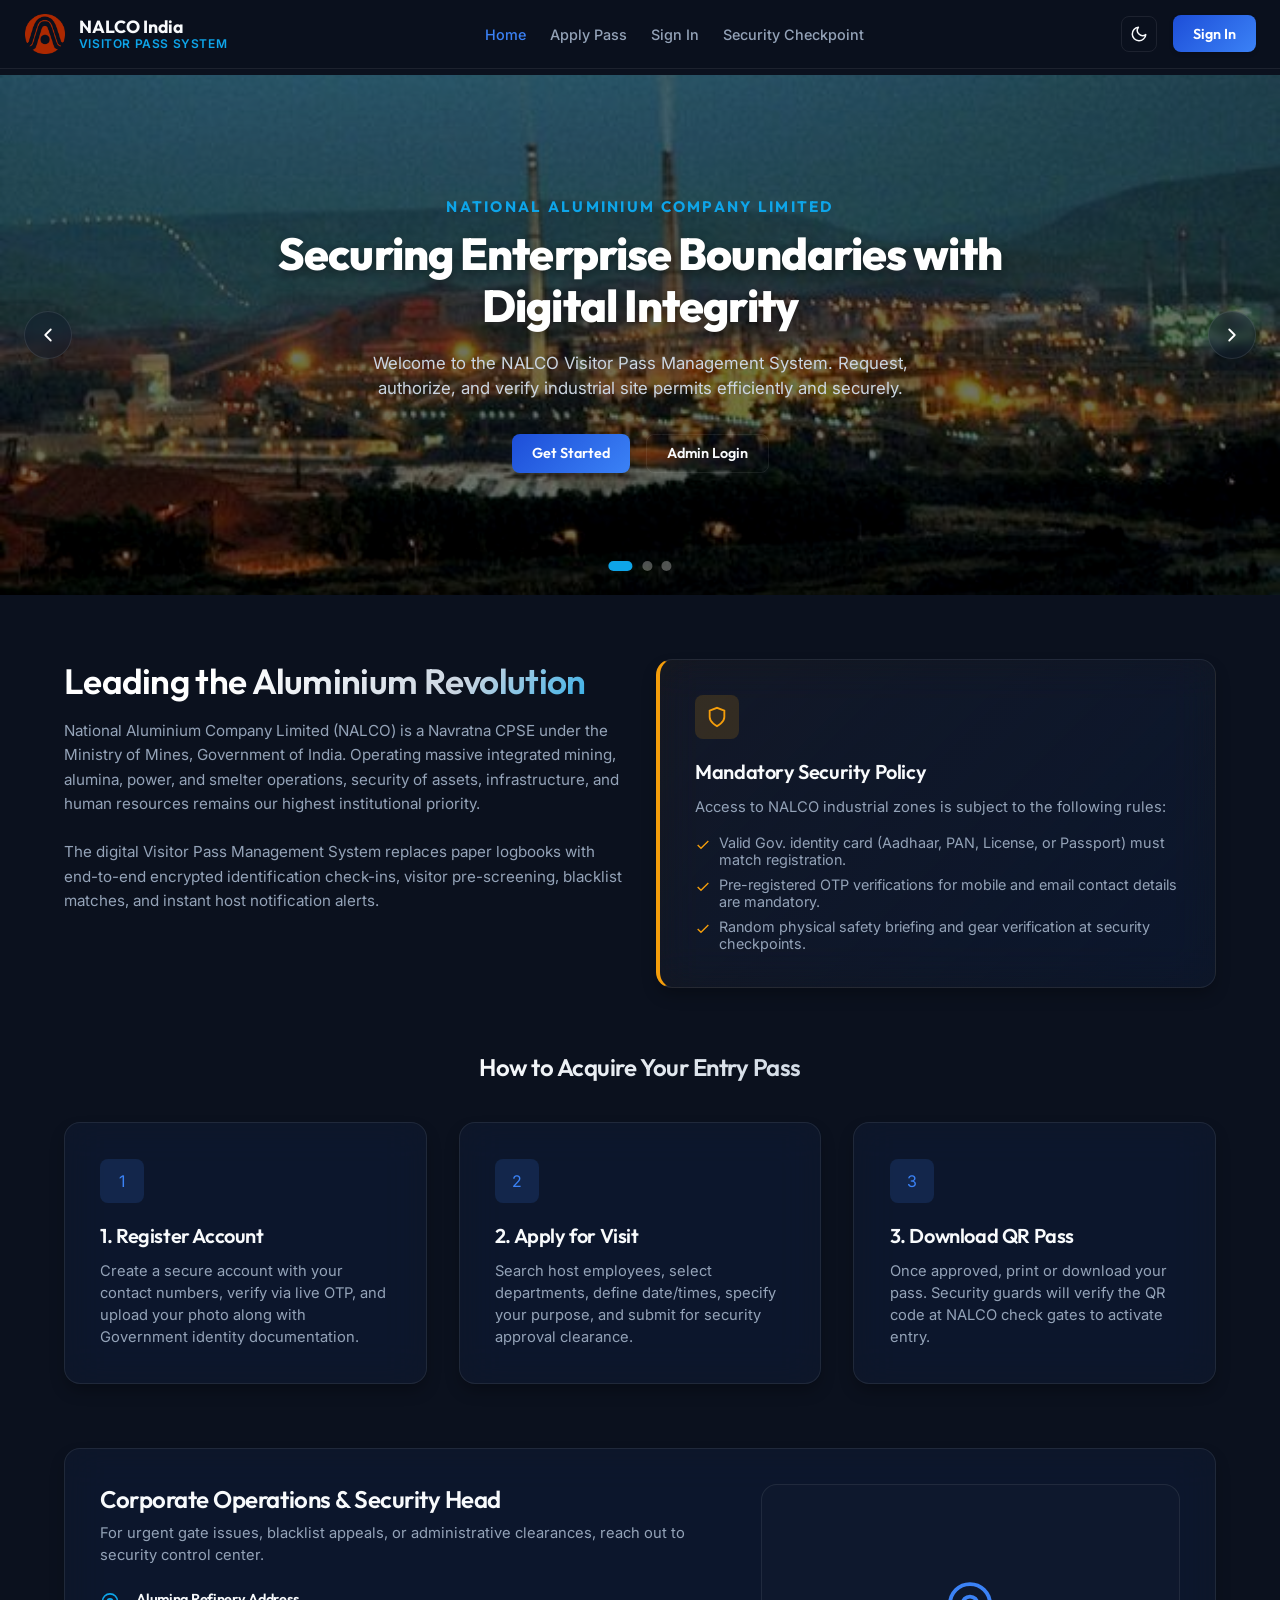
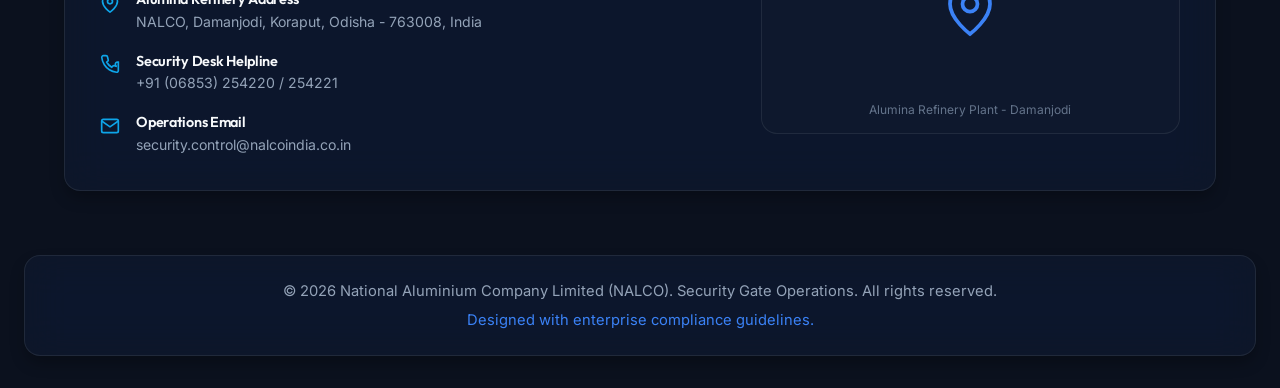
==== commit 0c95a088: "Implement Safety Induction Quiz workflow with 10 random questions, countdown timer, and corrections " ====
--- a/index.html
+++ b/index.html
@@ -1411,6 +1411,105 @@
 
   </main>
 
+  <!-- SAFETY INDUCTION QUIZ MODAL -->
+  <div id="safety-quiz-modal" class="modal-overlay hidden" style="z-index: 10000;">
+    <div class="modal-content glass-card" style="max-width: 650px; width: 90%; border: 1px solid rgba(255,255,255,0.15); box-shadow: 0 20px 50px rgba(0,0,0,0.5); transform: none;">
+      
+      <!-- Close button (stops and cancels quiz) -->
+      <button class="modal-close-btn" id="btn-close-quiz-modal" type="button" aria-label="Close Quiz">&times;</button>
+      
+      <!-- Panel 1: INTRO -->
+      <div id="quiz-intro-panel">
+        <div style="text-align: center; margin-bottom: 1.5rem;">
+          <div style="width: 60px; height: 60px; background: rgba(59, 130, 246, 0.1); border-radius: 50%; display: flex; align-items: center; justify-content: center; margin: 0 auto 1rem; border: 1px solid var(--color-primary);">
+            <svg width="32" height="32" viewBox="0 0 24 24" fill="none" stroke="var(--color-primary)" stroke-width="2">
+              <path d="M12 22s8-4 8-10V5l-8-3-8 3v7c0 6 8 10 8 10z"/>
+            </svg>
+          </div>
+          <h2 class="gradient-text" style="font-size: 1.8rem; font-weight: 700; margin-bottom: 0.5rem;">Safety Induction Quiz</h2>
+          <p style="color: var(--text-muted); font-size: 0.95rem;">Mandatory refinery safety briefing questionnaire.</p>
+        </div>
+
+        <div style="background: rgba(255, 255, 255, 0.03); border: 1px solid rgba(255, 255, 255, 0.05); border-radius: 12px; padding: 1.25rem; margin-bottom: 1.5rem; font-size: 0.95rem; line-height: 1.6;">
+          <p style="margin-bottom: 0.75rem;">Before entering the NALCO Refinery plant areas, all visitors must pass a basic safety training quiz. This ensures you understand standard hazard guidelines and evacuation protocols.</p>
+          <ul style="list-style: none; padding-left: 0; margin: 0;">
+            <li style="display: flex; align-items: center; margin-bottom: 0.5rem; gap: 8px;">
+              <span style="color: var(--color-primary); font-weight: bold;">⏱️ Time Limit:</span> 10 minutes (Countdown auto-submits)
+            </li>
+            <li style="display: flex; align-items: center; margin-bottom: 0.5rem; gap: 8px;">
+              <span style="color: var(--color-primary); font-weight: bold;">📋 Questions:</span> 10 random safety questions
+            </li>
+            <li style="display: flex; align-items: center; gap: 8px;">
+              <span style="color: var(--color-primary); font-weight: bold;">🎯 Passing Score:</span> 80% (Answer at least 8/10 correctly to proceed)
+            </li>
+          </ul>
+        </div>
+
+        <button type="button" class="btn-primary" id="btn-start-quiz" style="width: 100%; display: flex; justify-content: center; align-items: center; gap: 8px;">
+          <span>Start Safety Induction</span>
+          <svg width="18" height="18" viewBox="0 0 24 24" fill="none" stroke="currentColor" stroke-width="2">
+            <line x1="5" y1="12" x2="19" y2="12"/><polyline points="12 5 19 12 12 19"/>
+          </svg>
+        </button>
+      </div>
+
+      <!-- Panel 2: QUIZ PLAY -->
+      <div id="quiz-play-panel" class="hidden">
+        <div style="display: flex; justify-content: space-between; align-items: center; margin-bottom: 1rem; border-bottom: 1px solid rgba(255, 255, 255, 0.08); padding-bottom: 0.75rem;">
+          <span id="quiz-progress-text" style="font-weight: 600; font-size: 1rem; color: var(--color-primary);">Question 1 of 10</span>
+          <div id="quiz-timer-display" style="background: rgba(239, 68, 68, 0.1); color: #ef4444; border: 1px solid rgba(239, 68, 68, 0.2); border-radius: 20px; padding: 0.25rem 0.75rem; font-size: 0.9rem; font-weight: bold; display: flex; align-items: center; gap: 6px; box-shadow: 0 0 10px rgba(239, 68, 68, 0.1);">
+            <span>⏱️</span> <span id="quiz-timer-clock">10:00</span>
+          </div>
+        </div>
+
+        <!-- Progress bar -->
+        <div style="height: 6px; background: rgba(255,255,255,0.05); border-radius: 3px; overflow: hidden; margin-bottom: 1.5rem;">
+          <div id="quiz-progress-bar" style="width: 10%; height: 100%; background: linear-gradient(90deg, var(--color-primary), var(--color-secondary)); transition: width 0.3s ease;"></div>
+        </div>
+
+        <!-- Question text -->
+        <h3 id="quiz-question-text" style="font-size: 1.25rem; font-weight: 600; margin-bottom: 1.5rem; line-height: 1.5; min-height: 50px;">Which PPE is mandatory in most plant areas?</h3>
+
+        <!-- Options Container -->
+        <div id="quiz-options-list" style="display: flex; flex-direction: column; gap: 12px; margin-bottom: 2rem;">
+          <!-- Options will be dynamically injected here as premium button-cards -->
+        </div>
+
+        <!-- Navigation Buttons -->
+        <div style="display: flex; justify-content: space-between; align-items: center;">
+          <button type="button" class="btn-secondary" id="btn-quiz-prev" style="padding: 0.5rem 1.25rem; min-width: 100px;">Previous</button>
+          <button type="button" class="btn-primary" id="btn-quiz-next" style="padding: 0.5rem 1.25rem; min-width: 100px;">Next</button>
+        </div>
+      </div>
+
+      <!-- Panel 3: RESULT -->
+      <div id="quiz-result-panel" class="hidden">
+        <div style="text-align: center; margin-bottom: 1.5rem;">
+          <div id="quiz-result-badge-wrapper" style="width: 80px; height: 80px; border-radius: 50%; display: flex; align-items: center; justify-content: center; margin: 0 auto 1rem;">
+            <!-- Icon injected dynamically -->
+          </div>
+          <h2 id="quiz-result-title" style="font-size: 1.8rem; font-weight: 700; margin-bottom: 0.5rem;">Safety Induction Passed</h2>
+          <p id="quiz-result-subtitle" style="color: var(--text-muted); font-size: 1rem;"></p>
+        </div>
+
+        <!-- Scrollable corrections section for failed quiz -->
+        <div id="quiz-corrections-section" class="hidden" style="margin-bottom: 1.5rem;">
+          <h4 style="font-size: 0.95rem; text-transform: uppercase; letter-spacing: 0.5px; color: var(--color-secondary); margin-bottom: 0.75rem; text-align: left;">Review Incorrect Answers</h4>
+          <div id="quiz-corrections-list" style="max-height: 250px; overflow-y: auto; display: flex; flex-direction: column; gap: 12px; padding-right: 5px; border-radius: 8px; border: 1px solid rgba(255, 255, 255, 0.05); padding: 0.75rem; background: rgba(0,0,0,0.2);">
+            <!-- Incorrect questions corrections will be injected here -->
+          </div>
+        </div>
+
+        <!-- Actions -->
+        <div style="display: flex; gap: 1rem; width: 100%;">
+          <button type="button" class="btn-secondary" id="btn-quiz-retry" style="flex: 1; display: none;">Retake Quiz</button>
+          <button type="button" class="btn-primary" id="btn-quiz-proceed" style="flex: 1; display: none;">Proceed with Application</button>
+        </div>
+      </div>
+
+    </div>
+  </div>
+
   <!-- External libraries -->
   <script src="https://cdnjs.cloudflare.com/ajax/libs/qrious/4.0.2/qrious.min.js"></script>
   <script src="https://cdnjs.cloudflare.com/ajax/libs/html2pdf.js/0.10.1/html2pdf.bundle.min.js"></script>
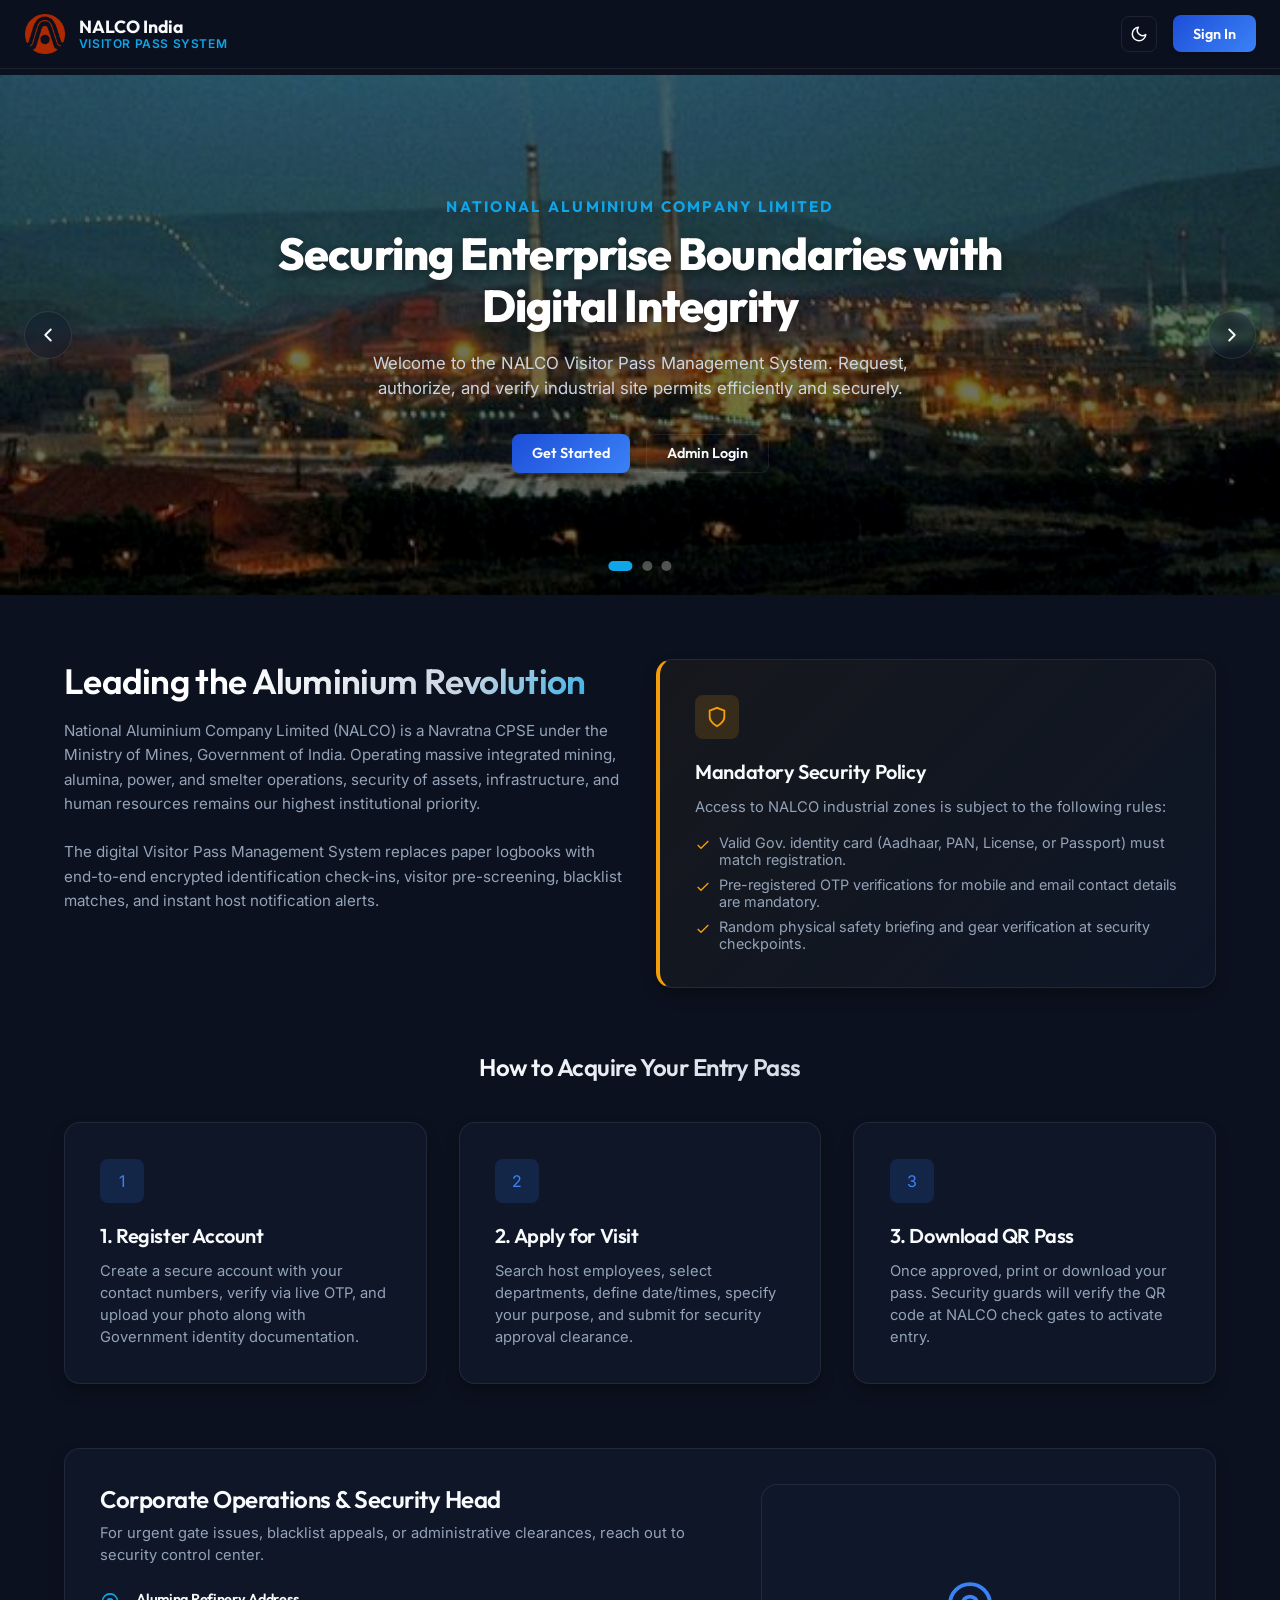
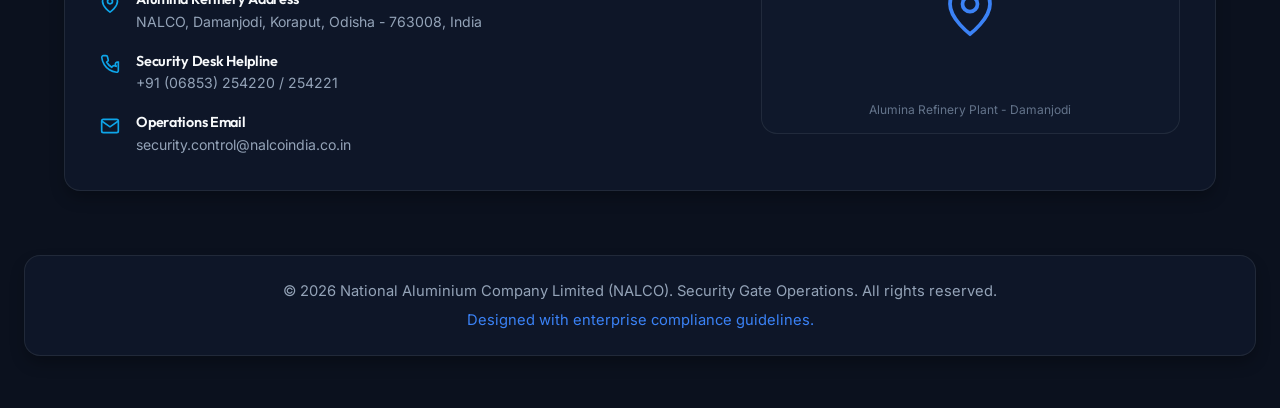
==== commit 14687eb8: "Add asset cache-busters to index.html to force browser updates" ====
--- a/index.html
+++ b/index.html
@@ -11,7 +11,7 @@
   <link rel="preconnect" href="https://fonts.gstatic.com" crossorigin>
   
   <!-- Core Design System -->
-  <link rel="stylesheet" href="css/style.css">
+  <link rel="stylesheet" href="css/style.css?v=2">
 </head>
 <body>
 
@@ -27,7 +27,7 @@
   <!-- Sticky Main Navigation Bar -->
   <header class="main-header">
     <nav class="nav-container" aria-label="Main Navigation">
-      <a href="#" class="brand" id="nav-brand-link">
+      <a href="#" class="brand" id="nav-brand-link" data-view="home">
         <div class="brand-logo">
           <img src="images/logo.png" alt="NALCO Logo" style="height: 40px; width: 40px; border-radius: 4px;">
         </div>
@@ -42,7 +42,6 @@
         <li><a href="#" class="nav-link active" data-view="home">Home</a></li>
         <li><a href="#" class="nav-link" data-view="register" id="nav-link-register">Apply Pass</a></li>
         <li><a href="#" class="nav-link" data-view="login" id="nav-link-login">Sign In</a></li>
-        <li><a href="#" class="nav-link" data-view="guard" id="nav-link-guard">Security Checkpoint</a></li>
       </ul>
 
       <!-- Theme and Auth Controls -->
@@ -175,17 +174,17 @@
         <div>
           <h2 style="text-align: center; margin-bottom: 2.5rem;" class="gradient-text">How to Acquire Your Entry Pass</h2>
           <div class="section-grid section-grid-3">
-            <div class="glass-card">
+            <div class="glass-card" data-view="register-cta" style="cursor: pointer;">
               <div class="card-icon"><span>1</span></div>
               <h3>1. Register Account</h3>
               <p>Create a secure account with your contact numbers, verify via live OTP, and upload your photo along with Government identity documentation.</p>
             </div>
-            <div class="glass-card">
+            <div class="glass-card" data-view="apply-pass-cta" style="cursor: pointer;">
               <div class="card-icon"><span>2</span></div>
               <h3>2. Apply for Visit</h3>
               <p>Search host employees, select departments, define date/times, specify your purpose, and submit for security approval clearance.</p>
             </div>
-            <div class="glass-card">
+            <div class="glass-card" data-view="download-pass-cta" style="cursor: pointer;">
               <div class="card-icon"><span>3</span></div>
               <h3>3. Download QR Pass</h3>
               <p>Once approved, print or download your pass. Security guards will verify the QR code at NALCO check gates to activate entry.</p>
@@ -433,6 +432,28 @@
                 </button>
               </div>
             </form>
+
+            <!-- Social Sign Up Options -->
+            <div class="social-auth-divider">
+              <span>Or sign up with</span>
+            </div>
+            <div class="social-auth-buttons">
+              <button type="button" class="btn-social btn-google" id="btn-google-register">
+                <svg viewBox="0 0 24 24" width="18" height="18" style="margin-right: 6px;">
+                  <path fill="#4285F4" d="M23.745 12.27c0-.7-.06-1.4-.19-2.07H12v3.92h6.69c-.29 1.5-.1.8-1.7 3.3l3.29 2.55c1.92-1.78 3.03-4.4 3.03-7.7z"/>
+                  <path fill="#34A853" d="M12 24c3.24 0 5.95-1.08 7.93-2.91l-3.29-2.55c-.9.6-2.06.96-3.64.96-3.13 0-5.78-2.11-6.73-4.96L1.8 17.09c1.97 3.92 6.01 6.91 10.2 6.91z"/>
+                  <path fill="#FBBC05" d="M5.27 14.54c-.25-.74-.39-1.53-.39-2.54s.14-1.8.39-2.54L1.8 6.91C.96 8.58.5 10.43.5 12.5s.46 3.92 1.3 5.59l3.47-3.55z"/>
+                  <path fill="#EA4335" d="M12 4.75c1.77 0 3.35.61 4.6 1.8l3.42-3.42C17.95 1.19 15.24.5 12 .5 7.8.5 3.76 3.49 1.8 7.41l3.47 3.55c.95-2.85 3.6-4.96 6.73-4.96z"/>
+                </svg>
+                <span>Google</span>
+              </button>
+              <button type="button" class="btn-social btn-apple" id="btn-apple-register">
+                <svg viewBox="0 0 24 24" width="18" height="18" fill="currentColor" style="margin-right: 6px;">
+                  <path d="M18.71 19.5c-.83 1.24-1.71 2.45-3.05 2.47-1.34.03-1.77-.79-3.29-.79-1.53 0-2 .77-3.27.82-1.31.05-2.3-1.32-3.14-2.53C4.25 17 2.94 12.45 4.7 9.39c.87-1.52 2.43-2.48 4.12-2.51 1.28-.02 2.5.87 3.29.87.78 0 2.26-1.07 3.81-.91.65.03 2.47.26 3.64 1.98-.09.06-2.17 1.28-2.15 3.81.03 3.02 2.65 4.03 2.68 4.04-.03.07-.42 1.44-1.38 2.83M15.97 4.17c.66-.81 1.11-1.93.99-3.06-1 .04-2.2.67-2.92 1.49-.62.71-1.16 1.86-1.02 2.97 1.1.09 2.22-.55 2.95-1.4"/>
+                </svg>
+                <span>Apple ID</span>
+              </button>
+            </div>
             
             <p class="auth-switch-prompt">Already have an account? <a href="#" data-view="login">Sign In</a></p>
           </div>
@@ -559,6 +580,7 @@
                   </div>
                   <button type="button" class="btn-secondary" id="btn-login-send-otp">Request OTP</button>
                 </div>
+                <div id="recaptcha-container" style="margin-top: 0.5rem;"></div>
                 <span class="error-msg" id="login-otp-error"></span>
               </div>
 
@@ -593,6 +615,28 @@
               </div>
             </form>
 
+            <!-- Social Sign In Options -->
+            <div class="social-auth-divider">
+              <span>Or sign in with</span>
+            </div>
+            <div class="social-auth-buttons">
+              <button type="button" class="btn-social btn-google" id="btn-google-login">
+                <svg viewBox="0 0 24 24" width="18" height="18" style="margin-right: 6px;">
+                  <path fill="#4285F4" d="M23.745 12.27c0-.7-.06-1.4-.19-2.07H12v3.92h6.69c-.29 1.5-.1.8-1.7 3.3l3.29 2.55c1.92-1.78 3.03-4.4 3.03-7.7z"/>
+                  <path fill="#34A853" d="M12 24c3.24 0 5.95-1.08 7.93-2.91l-3.29-2.55c-.9.6-2.06.96-3.64.96-3.13 0-5.78-2.11-6.73-4.96L1.8 17.09c1.97 3.92 6.01 6.91 10.2 6.91z"/>
+                  <path fill="#FBBC05" d="M5.27 14.54c-.25-.74-.39-1.53-.39-2.54s.14-1.8.39-2.54L1.8 6.91C.96 8.58.5 10.43.5 12.5s.46 3.92 1.3 5.59l3.47-3.55z"/>
+                  <path fill="#EA4335" d="M12 4.75c1.77 0 3.35.61 4.6 1.8l3.42-3.42C17.95 1.19 15.24.5 12 .5 7.8.5 3.76 3.49 1.8 7.41l3.47 3.55c.95-2.85 3.6-4.96 6.73-4.96z"/>
+                </svg>
+                <span>Google</span>
+              </button>
+              <button type="button" class="btn-social btn-apple" id="btn-apple-login">
+                <svg viewBox="0 0 24 24" width="18" height="18" fill="currentColor" style="margin-right: 6px;">
+                  <path d="M18.71 19.5c-.83 1.24-1.71 2.45-3.05 2.47-1.34.03-1.77-.79-3.29-.79-1.53 0-2 .77-3.27.82-1.31.05-2.3-1.32-3.14-2.53C4.25 17 2.94 12.45 4.7 9.39c.87-1.52 2.43-2.48 4.12-2.51 1.28-.02 2.5.87 3.29.87.78 0 2.26-1.07 3.81-.91.65.03 2.47.26 3.64 1.98-.09.06-2.17 1.28-2.15 3.81.03 3.02 2.65 4.03 2.68 4.04-.03.07-.42 1.44-1.38 2.83M15.97 4.17c.66-.81 1.11-1.93.99-3.06-1 .04-2.2.67-2.92 1.49-.62.71-1.16 1.86-1.02 2.97 1.1.09 2.22-.55 2.95-1.4"/>
+                </svg>
+                <span>Apple ID</span>
+              </button>
+            </div>
+
             <!-- Reset password panel (Initially Hidden) -->
             <form id="reset-password-form" class="hidden" novalidate>
               <div style="margin-bottom: 1.5rem;">
@@ -633,7 +677,7 @@
               </div>
             </form>
 
-            <p class="auth-switch-prompt">Don't have an account? <a href="#" data-view="register">Apply Pass</a></p>
+            <p class="auth-switch-prompt">Don't have an account? <a href="#" data-view="register">Sign Up</a></p>
           </div>
         </div>
       </div>
@@ -1055,12 +1099,6 @@
                 <span>View Audit Logs</span>
               </button>
             </li>
-            <li class="admin-menu-item" data-adminview="scanner">
-              <button style="color: var(--color-secondary);">
-                <svg viewBox="0 0 24 24" fill="none" stroke="currentColor" stroke-width="2"><rect x="3" y="3" width="18" height="18" rx="2"/><path d="M7 7h3v3H7z"/><path d="M14 7h3v3h-3z"/><path d="M7 14h3v3H7z"/><path d="M14 14h3v3h-3z"/></svg>
-                <span>Guard Desk Check-In</span>
-              </button>
-            </li>
           </ul>
 
           <div class="admin-sidebar-footer">
@@ -1311,103 +1349,14 @@
               </div>
             </div>
 
-            <!-- PANEL 5: GUARD SCANNER CHECK-IN CONSOLE -->
-            <div class="admin-view-panel hidden" id="admin-view-scanner">
-              <div class="view-section-header">
-                <h2>Checkpoint Verification</h2>
-              </div>
-
-              <div class="guard-scanner-grid">
-                <!-- Video Scan simulation -->
-                <div class="glass-card scanner-video-box">
-                  <div class="scanner-laser-line" id="guard-laser"></div>
-                  <div class="scanner-prompt">
-                    <svg viewBox="0 0 24 24" fill="none" stroke="currentColor" stroke-width="2"><path d="M21 21l-6-6m2-5a7 7 0 11-14 0 7 7 0 0114 0z"/></svg>
-                    <div>
-                      <h3>Place QR Code in Camera View</h3>
-                      <p>Simulation: Enter the Visitor Pass ID or QR token value below to scan.</p>
-                    </div>
-                  </div>
-
-                  <div class="pass-manual-input-box">
-                    <input type="text" id="guard-qr-token-input" class="form-control" placeholder="e.g. NALCO-QR-89AB12CD" style="padding-left:1rem;">
-                    <button type="button" class="btn-primary" id="btn-guard-trigger-scan" style="padding:0.5rem 1rem;">Verify</button>
-                  </div>
-                </div>
-
-                <!-- Scanned result panel -->
-                <div class="glass-card" style="display: flex; flex-direction: column; justify-content: center; min-height: 280px;" id="guard-scan-result-card">
-                  <div style="text-align: center; color: var(--color-text-muted);" id="guard-scan-default-prompt">
-                    <svg width="40" height="40" viewBox="0 0 24 24" fill="none" stroke="currentColor" stroke-width="1.5" style="margin-bottom:0.5rem;"><circle cx="12" cy="12" r="10"/><path d="M12 16v-4"/><path d="M12 8h.01"/></svg>
-                    <p>Awaiting scan data input...</p>
-                  </div>
-
-                  <!-- Dynamic result details (Initially Hidden) -->
-                  <div class="scanned-visitor-card hidden" id="guard-scan-result-details">
-                    <div class="scanned-header">
-                      <img class="scanned-avatar" id="guard-scan-avatar" src="https://images.unsplash.com/photo-1535713875002-d1d0cf377fde?q=80&w=200&auto=format&fit=crop" alt="Visitor avatar">
-                      <div class="scanned-title-box">
-                        <h3 id="guard-scan-name">Loading...</h3>
-                        <p id="guard-scan-passid">Pass ID: NALCO-2026-10001</p>
-                      </div>
-                    </div>
-
-                    <div class="scanned-details-grid">
-                      <div class="scanned-detail-item">
-                        <h4>Host Employee</h4>
-                        <p id="guard-scan-host">Sri A.K. Senapati</p>
-                      </div>
-                      <div class="scanned-detail-item">
-                        <h4>Department</h4>
-                        <p id="guard-scan-dept">Smelter Plant</p>
-                      </div>
-                      <div class="scanned-detail-item">
-                        <h4>Identity Check</h4>
-                        <p id="guard-scan-id">Aadhaar (•••• 1234)</p>
-                      </div>
-                      <div class="scanned-detail-item">
-                        <h4>Expected Timings</h4>
-                        <p id="guard-scan-timings">09:00 - 17:00</p>
-                      </div>
-                    </div>
-
-                    <div class="scanned-actions">
-                      <button type="button" class="btn-primary btn-checkin" id="btn-guard-action-checkin">Check-In Permit</button>
-                      <button type="button" class="btn-secondary btn-checkout hidden" id="btn-guard-action-checkout">Check-Out Permit</button>
-                      <button type="button" class="btn-secondary" id="btn-guard-action-reset" style="margin-left: auto;">Reset Console</button>
-                    </div>
-                  </div>
-                </div>
-              </div>
-            </div>
+
 
           </div>
         </main>
       </div>
     </section>
 
-    <!-- ==========================================================================
-         VIEW 6: GUARD CHECKPOINT INDEPENDENT VIEW (For quick access from top nav)
-         ========================================================================== -->
-    <section class="app-view hidden" id="view-guard">
-      <div class="auth-view" style="max-width: 1000px; margin: 0 auto; width: 100%;">
-        <div class="auth-container" style="max-width: 100%;">
-          <div class="glass-card">
-            <div class="auth-logo-header">
-              <svg width="48" height="48" viewBox="0 0 24 24" fill="none" stroke="currentColor" stroke-width="2" style="color: var(--color-secondary);">
-                <rect x="3" y="3" width="18" height="18" rx="2"/><path d="M7 7h3v3H7z"/><path d="M14 7h3v3h-3z"/><path d="M7 14h3v3H7z"/><path d="M14 14h3v3h-3z"/>
-              </svg>
-              <h2>Security Check Gate Gatehouse</h2>
-              <p>Scan visitor passes to check in and check out visitors</p>
-            </div>
-            
-            <div id="guard-main-injector">
-              <!-- Javascript will inject the Guard Scanner view here dynamically to avoid code repetition -->
-            </div>
-          </div>
-        </div>
-      </div>
-    </section>
+
 
   </main>
 
@@ -1515,7 +1464,11 @@
   <script src="https://cdnjs.cloudflare.com/ajax/libs/html2pdf.js/0.10.1/html2pdf.bundle.min.js"></script>
   <script src="https://cdn.jsdelivr.net/npm/chart.js"></script>
 
+  <!-- Firebase Compat App and Auth -->
+  <script src="https://www.gstatic.com/firebasejs/10.8.0/firebase-app-compat.js"></script>
+  <script src="https://www.gstatic.com/firebasejs/10.8.0/firebase-auth-compat.js"></script>
+
   <!-- Main JavaScript Logic -->
-  <script src="js/app.js"></script>
+  <script src="js/app.js?v=2"></script>
 </body>
 </html>
--- a/css/style.css
+++ b/css/style.css
@@ -211,10 +211,7 @@
 }
 
 .nav-links {
-  display: flex;
-  align-items: center;
-  gap: 1.5rem;
-  list-style: none;
+  display: none !important;
 }
 
 .nav-links a {
@@ -968,6 +965,66 @@
 .auth-switch-prompt a:hover {
   text-decoration: underline;
 }
+
+/* Social Auth Styles */
+.social-auth-divider {
+  display: flex;
+  align-items: center;
+  text-align: center;
+  margin: 1.25rem 0;
+  color: var(--color-text-secondary);
+  font-size: 0.8rem;
+  font-weight: 500;
+  text-transform: uppercase;
+  letter-spacing: 0.05em;
+}
+.social-auth-divider::before,
+.social-auth-divider::after {
+  content: '';
+  flex: 1;
+  border-bottom: 1px solid var(--color-border);
+}
+.social-auth-divider:not(:empty)::before {
+  margin-right: .75em;
+}
+.social-auth-divider:not(:empty)::after {
+  margin-left: .75em;
+}
+
+.social-auth-buttons {
+  display: flex;
+  gap: 1rem;
+  margin-bottom: 1.5rem;
+}
+
+.btn-social {
+  flex: 1;
+  display: flex;
+  align-items: center;
+  justify-content: center;
+  gap: 0.5rem;
+  padding: 0.75rem;
+  border-radius: 0.5rem;
+  border: 1px solid var(--color-border);
+  background: var(--color-bg-input);
+  color: var(--color-text-main);
+  font-size: 0.88rem;
+  font-weight: 600;
+  cursor: pointer;
+  transition: all var(--transition-fast);
+  font-family: var(--font-body);
+}
+
+.btn-social:hover {
+  background: var(--color-border);
+  border-color: var(--color-primary-light);
+  transform: translateY(-1px);
+}
+
+.btn-apple svg {
+  color: var(--color-text-main);
+}
+
 
 /* Floating Secure Virtual Keyboard */
 .virtual-keyboard {
@@ -2029,6 +2086,61 @@
 @keyframes slideUpFade {
   from { opacity: 0; transform: translateY(20px); }
   to { opacity: 1; transform: translateY(0); }
+}
+
+/* ==========================================================================
+   PREMIUM MICRO-ANIMATIONS AND TRANSITIONS
+   ========================================================================== */
+
+/* 1. Global smooth page fade/slide-in for views */
+.app-view:not(.hidden) {
+  animation: slideUpFade 0.5s cubic-bezier(0.16, 1, 0.3, 1) forwards;
+}
+
+/* 2. Interactive hover scales for buttons */
+.btn-primary, .btn-secondary, .btn-auth-submit, .btn-social, .btn-theme, .btn-danger, .btn-success {
+  transition: transform 0.2s cubic-bezier(0.16, 1, 0.3, 1), background-color 0.2s ease, box-shadow 0.2s ease !important;
+}
+.btn-primary:hover, .btn-secondary:hover, .btn-auth-submit:hover, .btn-social:hover, .btn-danger:hover, .btn-success:hover {
+  transform: scale(1.02);
+  box-shadow: 0 4px 12px rgba(30, 58, 138, 0.15);
+}
+.btn-primary:active, .btn-secondary:active, .btn-auth-submit:active, .btn-social:active, .btn-danger:active, .btn-success:active {
+  transform: scale(0.98);
+}
+
+/* 3. Glass Card Lift and Hover Highlight */
+.glass-card, .status-card, .pass-card {
+  transition: transform 0.4s cubic-bezier(0.16, 1, 0.3, 1), box-shadow 0.4s cubic-bezier(0.16, 1, 0.3, 1), border-color 0.4s ease !important;
+}
+.glass-card:hover, .status-card:hover, .pass-card:hover {
+  transform: translateY(-5px);
+  box-shadow: 0 16px 36px rgba(0, 0, 0, 0.18);
+  border-color: rgba(96, 165, 250, 0.35) !important;
+}
+
+/* 4. Brand Link Scale effect */
+.brand {
+  transition: transform 0.3s cubic-bezier(0.16, 1, 0.3, 1) !important;
+}
+.brand:hover {
+  transform: scale(1.01);
+}
+
+/* 5. Input Field Glow Animations */
+.form-control {
+  transition: border-color 0.2s ease, box-shadow 0.2s ease !important;
+}
+.form-control:focus {
+  box-shadow: 0 0 0 3px rgba(96, 165, 250, 0.2) !important;
+}
+
+/* 6. Sidebar Menu Hover Animation */
+.admin-sidebar-menu li a, .dashboard-menu li a {
+  transition: transform 0.2s ease, background-color 0.2s ease, color 0.2s ease !important;
+}
+.admin-sidebar-menu li a:hover, .dashboard-menu li a:hover {
+  transform: translateX(4px);
 }
 
 /* ==========================================================================
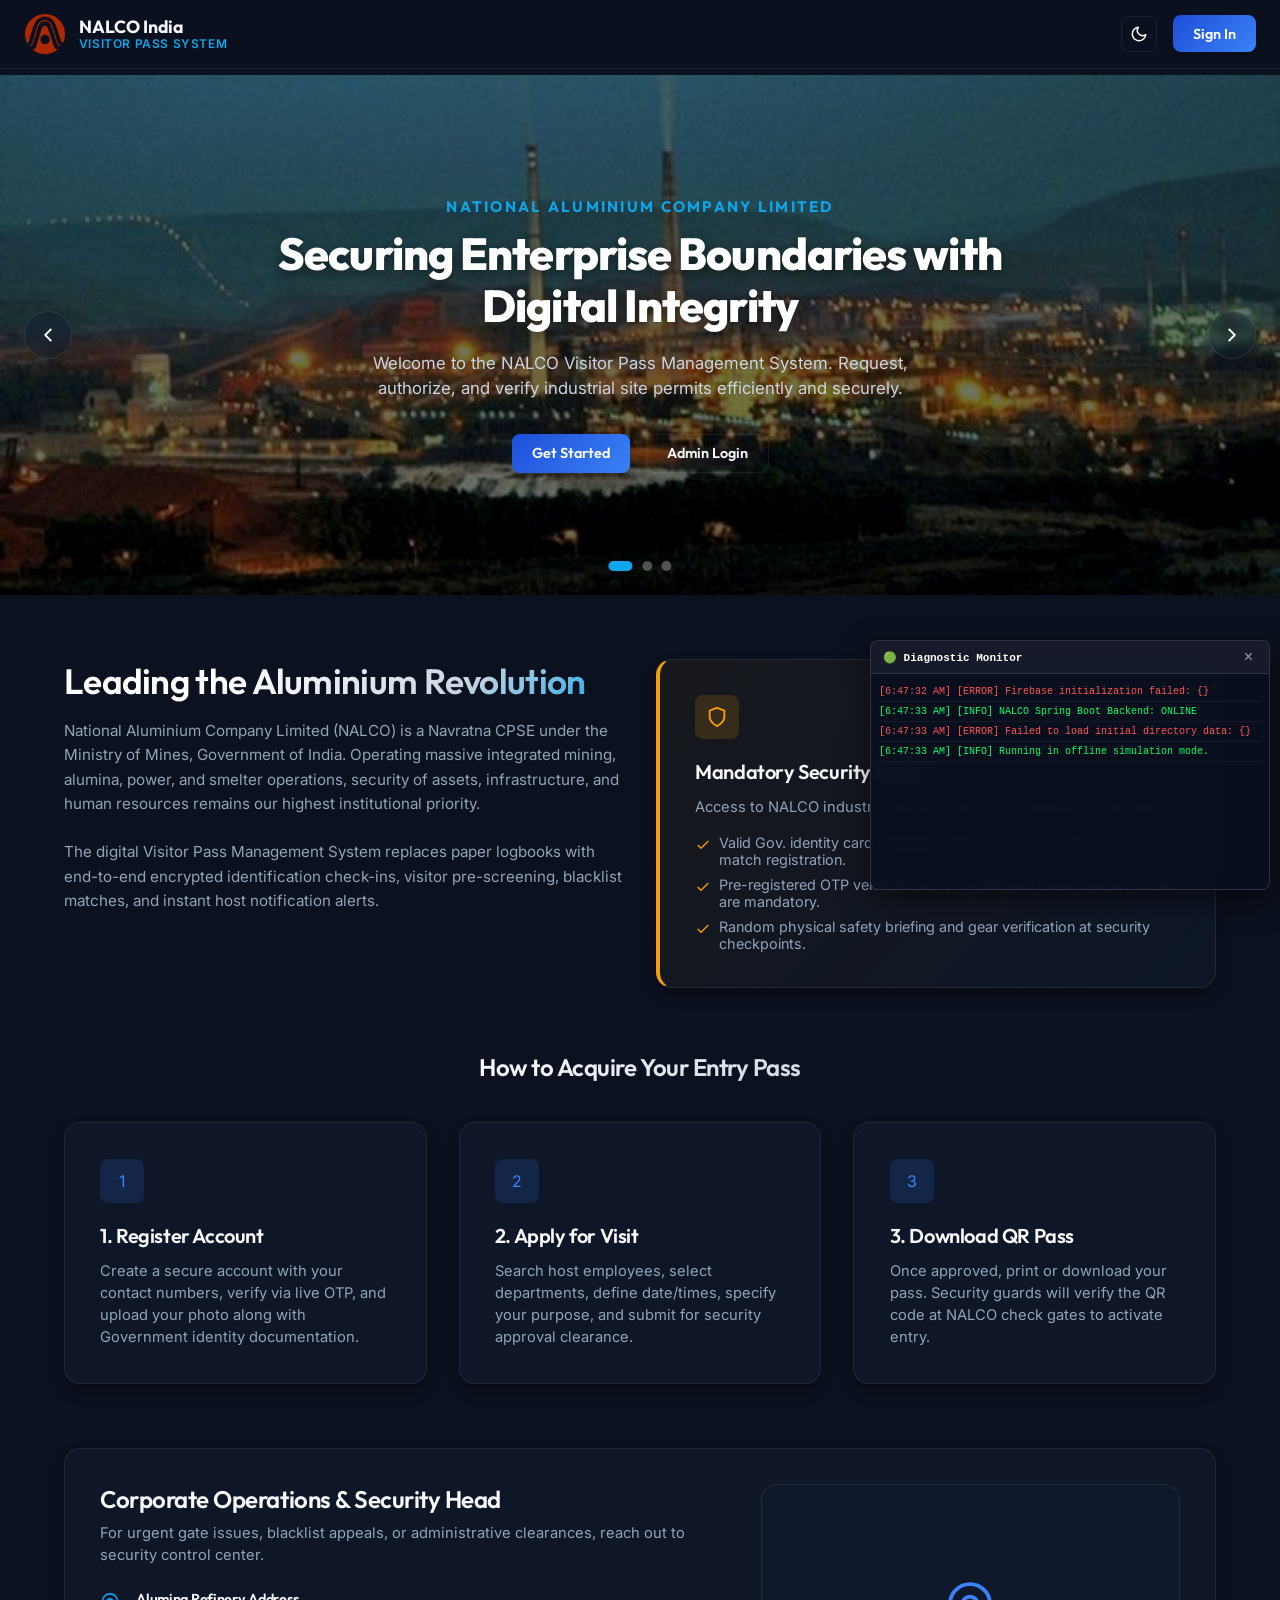
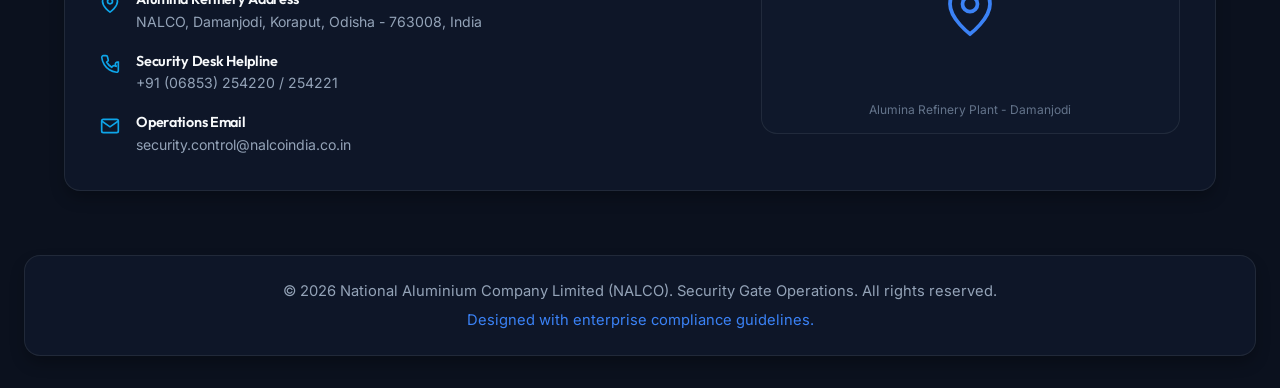
==== commit e02f2c9d: "Deploy client-side diagnostic overlay and sync nested assets" ====
--- a/index.html
+++ b/index.html
@@ -11,7 +11,7 @@
   <link rel="preconnect" href="https://fonts.gstatic.com" crossorigin>
   
   <!-- Core Design System -->
-  <link rel="stylesheet" href="css/style.css?v=2">
+  <link rel="stylesheet" href="css/style.css?v=3">
 </head>
 <body>
 
@@ -1459,6 +1459,15 @@
     </div>
   </div>
 
+  <!-- Diagnostic floating panel -->
+  <div id="diagnostic-panel" style="position: fixed; bottom: 10px; right: 10px; width: 400px; height: 250px; background: rgba(10, 15, 30, 0.95); color: #00ff66; font-family: monospace; font-size: 11px; z-index: 100000; border: 1px solid rgba(255, 255, 255, 0.15); border-radius: 8px; display: flex; flex-direction: column; overflow: hidden; box-shadow: 0 10px 30px rgba(0,0,0,0.5); backdrop-filter: blur(10px);">
+    <div style="background: rgba(255, 255, 255, 0.05); padding: 8px 12px; font-weight: bold; border-bottom: 1px solid rgba(255, 255, 255, 0.1); display: flex; justify-content: space-between; align-items: center; color: #fff;">
+      <span style="display: flex; align-items: center; gap: 6px;">🟢 Diagnostic Monitor</span>
+      <button onclick="document.getElementById('diagnostic-panel').style.display='none'" style="background: none; border: none; color: rgba(255, 255, 255, 0.6); cursor: pointer; font-size: 16px; padding: 0 4px; line-height: 1;">&times;</button>
+    </div>
+    <div id="diagnostic-log-content" style="flex: 1; padding: 8px; overflow-y: auto; white-space: pre-wrap; line-height: 1.5; font-size: 10px;"></div>
+  </div>
+
   <!-- External libraries -->
   <script src="https://cdnjs.cloudflare.com/ajax/libs/qrious/4.0.2/qrious.min.js"></script>
   <script src="https://cdnjs.cloudflare.com/ajax/libs/html2pdf.js/0.10.1/html2pdf.bundle.min.js"></script>
@@ -1469,6 +1478,6 @@
   <script src="https://www.gstatic.com/firebasejs/10.8.0/firebase-auth-compat.js"></script>
 
   <!-- Main JavaScript Logic -->
-  <script src="js/app.js?v=2"></script>
+  <script src="js/app.js?v=3"></script>
 </body>
 </html>
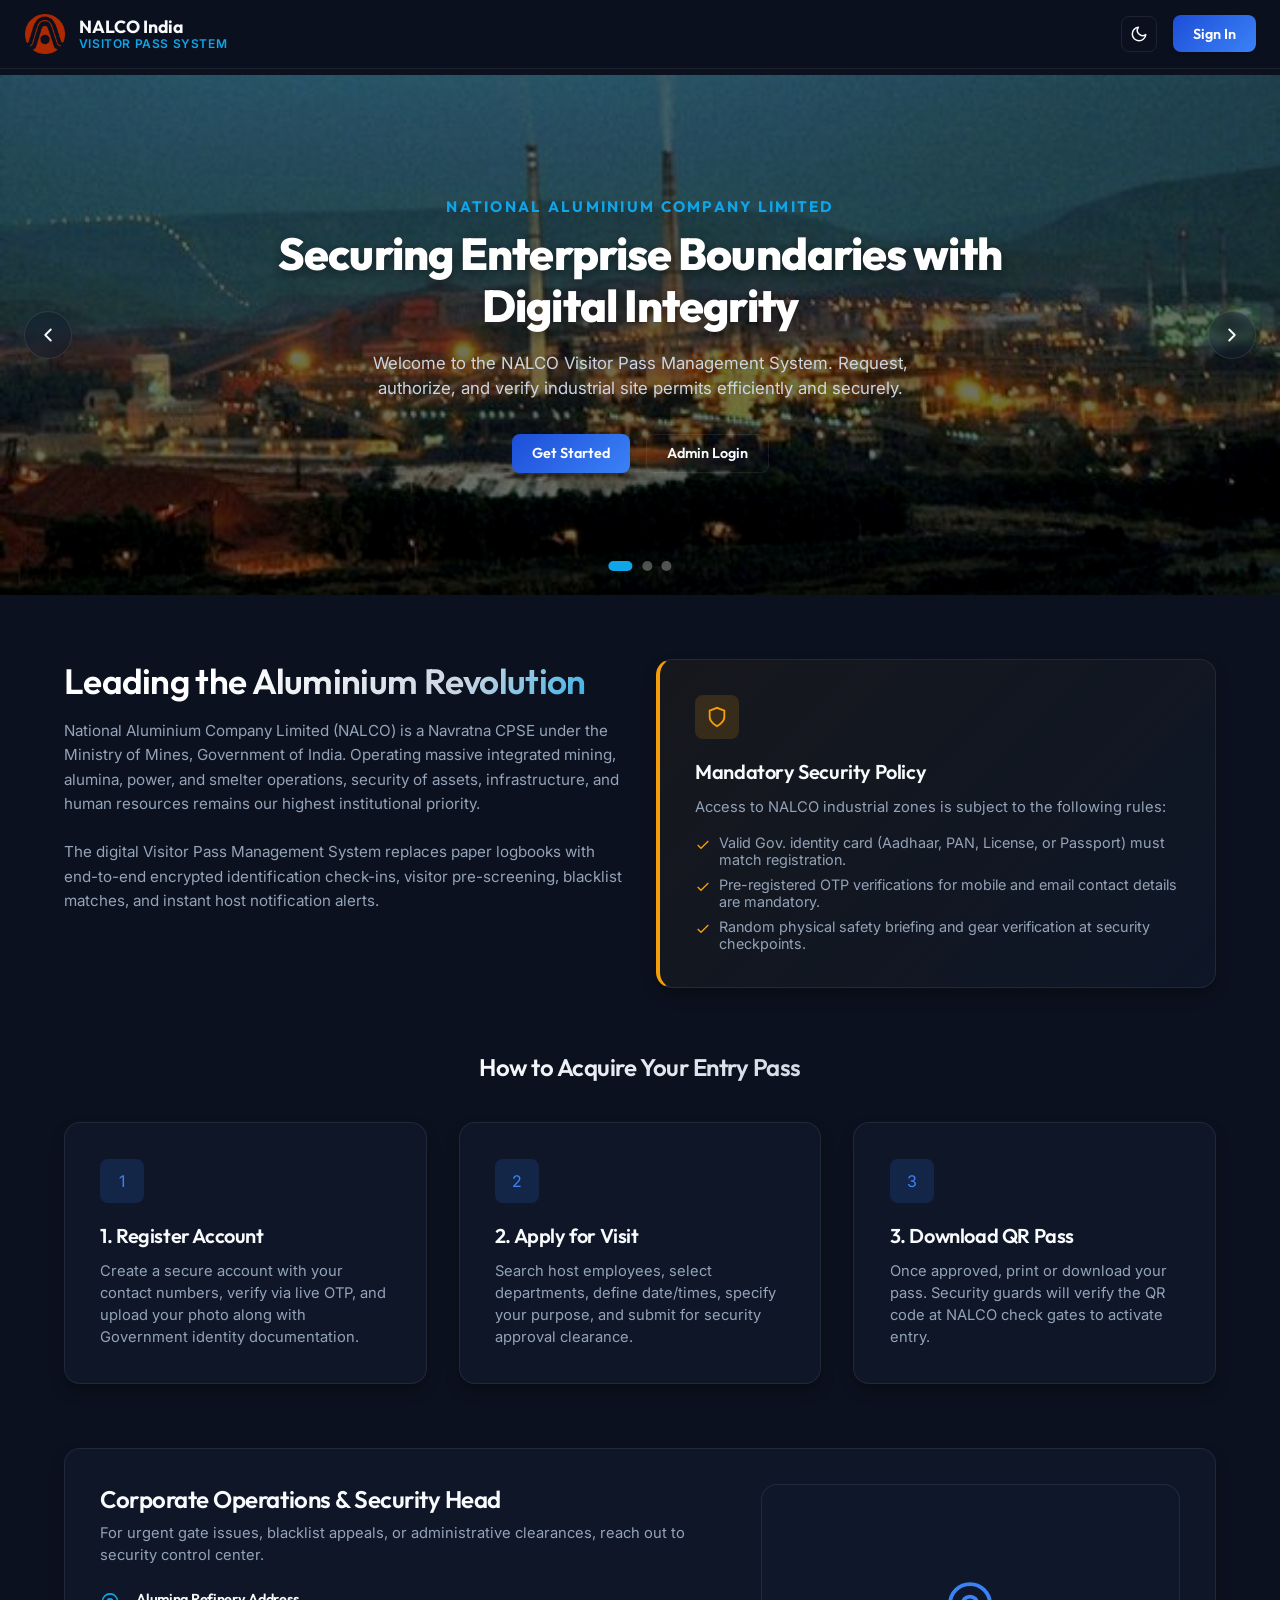
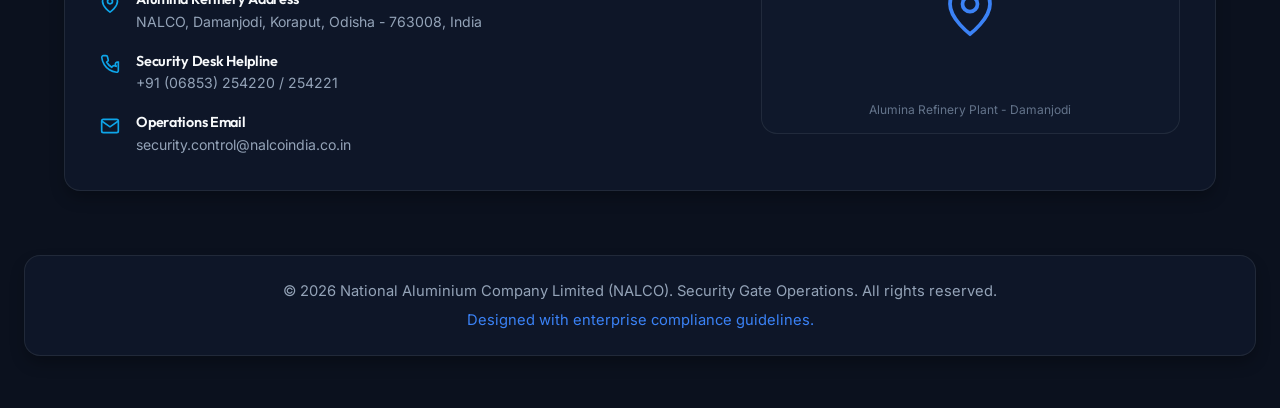
==== commit b7216b43: "Remove diagnostic console monitor overlays from user production view" ====
--- a/index.html
+++ b/index.html
@@ -1458,16 +1458,6 @@
 
     </div>
   </div>
-
-  <!-- Diagnostic floating panel -->
-  <div id="diagnostic-panel" style="position: fixed; bottom: 10px; right: 10px; width: 400px; height: 250px; background: rgba(10, 15, 30, 0.95); color: #00ff66; font-family: monospace; font-size: 11px; z-index: 100000; border: 1px solid rgba(255, 255, 255, 0.15); border-radius: 8px; display: flex; flex-direction: column; overflow: hidden; box-shadow: 0 10px 30px rgba(0,0,0,0.5); backdrop-filter: blur(10px);">
-    <div style="background: rgba(255, 255, 255, 0.05); padding: 8px 12px; font-weight: bold; border-bottom: 1px solid rgba(255, 255, 255, 0.1); display: flex; justify-content: space-between; align-items: center; color: #fff;">
-      <span style="display: flex; align-items: center; gap: 6px;">🟢 Diagnostic Monitor</span>
-      <button onclick="document.getElementById('diagnostic-panel').style.display='none'" style="background: none; border: none; color: rgba(255, 255, 255, 0.6); cursor: pointer; font-size: 16px; padding: 0 4px; line-height: 1;">&times;</button>
-    </div>
-    <div id="diagnostic-log-content" style="flex: 1; padding: 8px; overflow-y: auto; white-space: pre-wrap; line-height: 1.5; font-size: 10px;"></div>
-  </div>
-
   <!-- External libraries -->
   <script src="https://cdnjs.cloudflare.com/ajax/libs/qrious/4.0.2/qrious.min.js"></script>
   <script src="https://cdnjs.cloudflare.com/ajax/libs/html2pdf.js/0.10.1/html2pdf.bundle.min.js"></script>
--- a/css/style.css
+++ b/css/style.css
@@ -2183,3 +2183,118 @@
   }
   .status-approved { background-color: #d1fae5 !important; color: #059669 !important; }
 }
+
+/* ==========================================================================
+   12. SAFETY INDUCTION QUIZ MODAL STYLES
+   ========================================================================== */
+.modal-overlay {
+  position: fixed;
+  top: 0;
+  left: 0;
+  width: 100vw;
+  height: 100vh;
+  background: rgba(10, 15, 30, 0.75);
+  backdrop-filter: blur(15px);
+  -webkit-backdrop-filter: blur(15px);
+  display: flex;
+  align-items: center;
+  justify-content: center;
+  transition: opacity 0.3s ease;
+}
+
+.modal-content {
+  background: rgba(17, 24, 39, 0.85);
+  border-radius: 16px;
+  padding: 2rem;
+  position: relative;
+  box-sizing: border-box;
+}
+
+.modal-close-btn {
+  position: absolute;
+  top: 1rem;
+  right: 1.25rem;
+  background: none;
+  border: none;
+  color: var(--text-muted);
+  font-size: 1.75rem;
+  cursor: pointer;
+  transition: color 0.2s ease;
+}
+
+.modal-close-btn:hover {
+  color: #fff;
+}
+
+.quiz-option-card {
+  display: flex;
+  align-items: center;
+  gap: 12px;
+  background: rgba(255, 255, 255, 0.03);
+  border: 1px solid rgba(255, 255, 255, 0.08);
+  border-radius: 12px;
+  padding: 1rem;
+  cursor: pointer;
+  transition: all 0.25s cubic-bezier(0.4, 0, 0.2, 1);
+}
+
+.quiz-option-card:hover {
+  background: rgba(255, 255, 255, 0.06);
+  border-color: rgba(255, 255, 255, 0.15);
+  transform: translateY(-2px);
+}
+
+.quiz-option-card.selected {
+  background: rgba(59, 130, 246, 0.1);
+  border-color: var(--color-primary);
+  box-shadow: 0 0 15px rgba(59, 130, 246, 0.15);
+}
+
+.quiz-option-letter {
+  width: 28px;
+  height: 28px;
+  border-radius: 6px;
+  background: rgba(255, 255, 255, 0.05);
+  display: flex;
+  align-items: center;
+  justify-content: center;
+  font-weight: bold;
+  font-size: 0.9rem;
+  color: var(--text-muted);
+  transition: all 0.2s ease;
+}
+
+.quiz-option-card.selected .quiz-option-letter {
+  background: var(--color-primary);
+  color: #fff;
+}
+
+.correction-item {
+  background: rgba(255, 255, 255, 0.02);
+  border: 1px solid rgba(255, 255, 255, 0.05);
+  border-radius: 8px;
+  padding: 0.75rem;
+}
+
+.correction-q {
+  font-weight: 600;
+  margin-bottom: 0.5rem;
+  font-size: 0.9rem;
+  color: #fff;
+}
+
+.correction-ans {
+  display: flex;
+  align-items: flex-start;
+  gap: 6px;
+  font-size: 0.85rem;
+  margin-top: 0.25rem;
+}
+
+.correction-ans.wrong {
+  color: #f87171;
+}
+
+.correction-ans.correct {
+  color: #4ade80;
+}
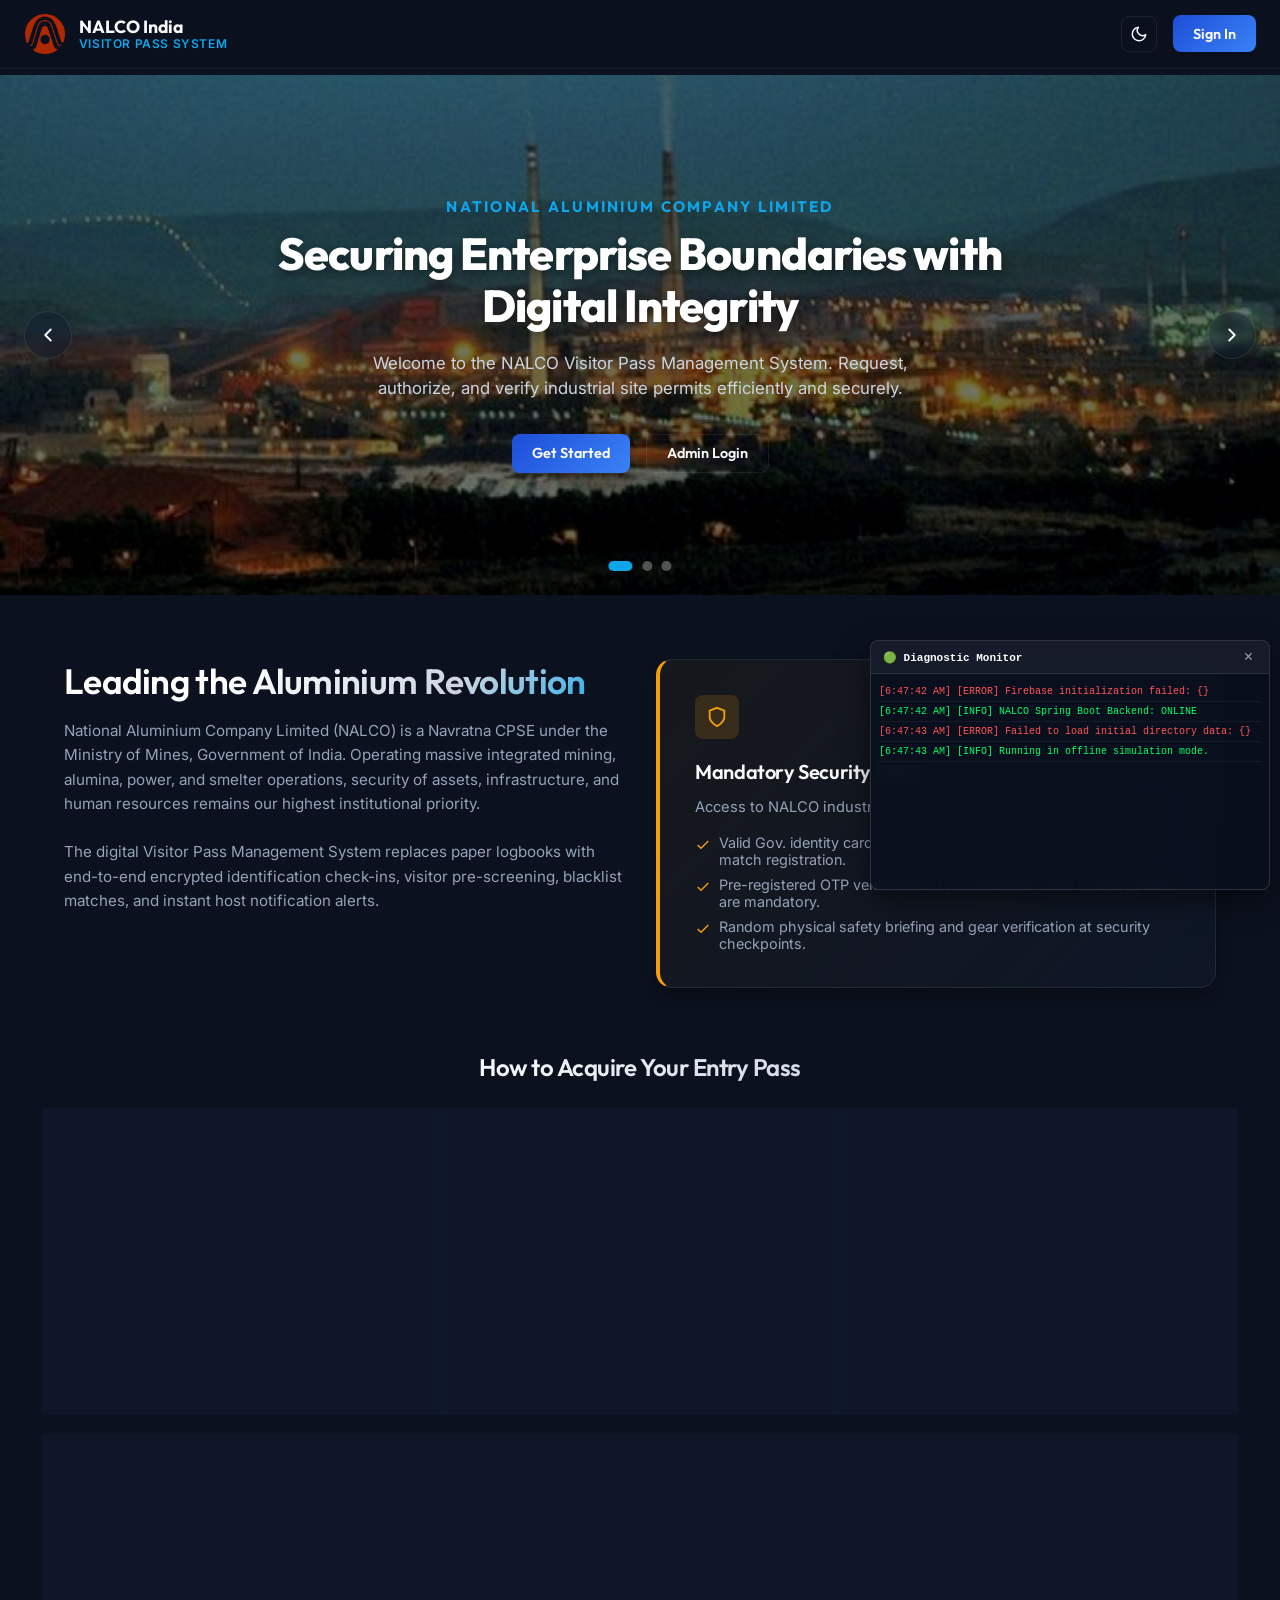
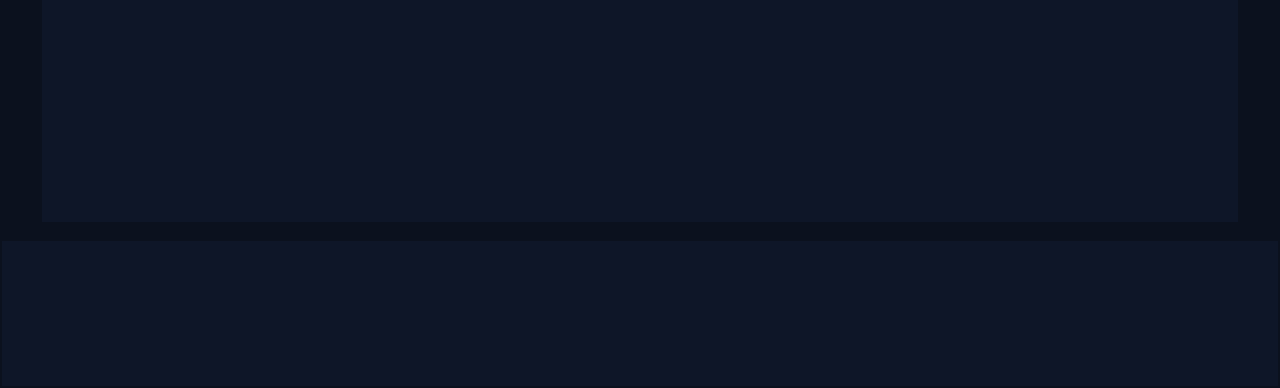
==== commit a211bda1: "Re-enable floating Diagnostic Monitor console logging for error analysis" ====
--- a/index.html
+++ b/index.html
@@ -1458,6 +1458,15 @@
 
     </div>
   </div>
+  <!-- Diagnostic floating panel -->
+  <div id="diagnostic-panel" style="position: fixed; bottom: 10px; right: 10px; width: 400px; height: 250px; background: rgba(10, 15, 30, 0.95); color: #00ff66; font-family: monospace; font-size: 11px; z-index: 100000; border: 1px solid rgba(255, 255, 255, 0.15); border-radius: 8px; display: flex; flex-direction: column; overflow: hidden; box-shadow: 0 10px 30px rgba(0,0,0,0.5); backdrop-filter: blur(10px);">
+    <div style="background: rgba(255, 255, 255, 0.05); padding: 8px 12px; font-weight: bold; border-bottom: 1px solid rgba(255, 255, 255, 0.1); display: flex; justify-content: space-between; align-items: center; color: #fff;">
+      <span style="display: flex; align-items: center; gap: 6px;">🟢 Diagnostic Monitor</span>
+      <button onclick="document.getElementById('diagnostic-panel').style.display='none'" style="background: none; border: none; color: rgba(255, 255, 255, 0.6); cursor: pointer; font-size: 16px; padding: 0 4px; line-height: 1;">&times;</button>
+    </div>
+    <div id="diagnostic-log-content" style="flex: 1; padding: 8px; overflow-y: auto; white-space: pre-wrap; line-height: 1.5; font-size: 10px;"></div>
+  </div>
+
   <!-- External libraries -->
   <script src="https://cdnjs.cloudflare.com/ajax/libs/qrious/4.0.2/qrious.min.js"></script>
   <script src="https://cdnjs.cloudflare.com/ajax/libs/html2pdf.js/0.10.1/html2pdf.bundle.min.js"></script>
